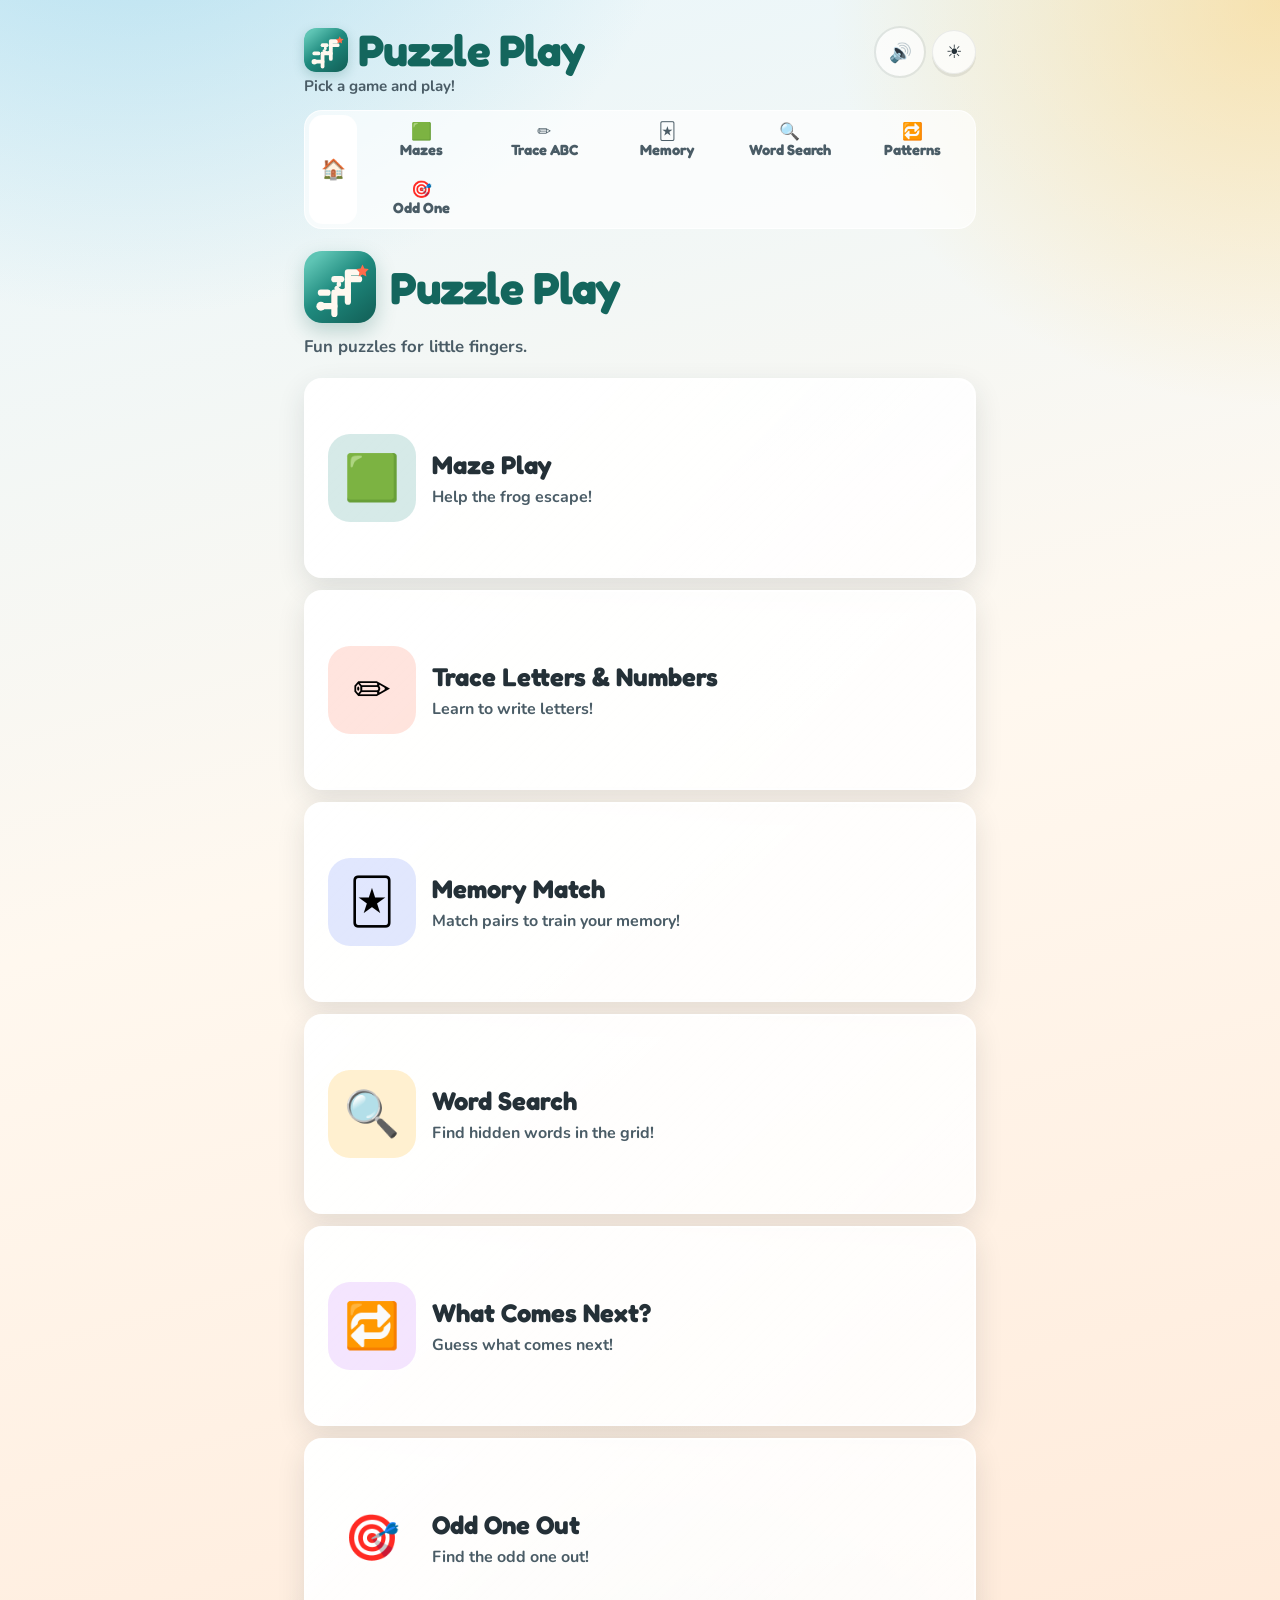
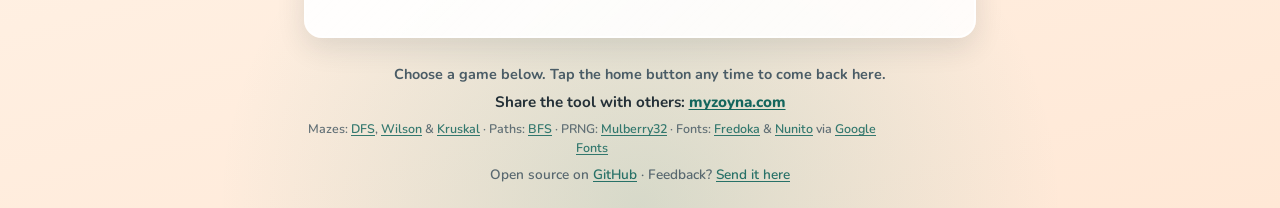
==== index.html @ 9807581d "Let Odd One Out retry wrong taps instead of scoring and skipping. Wrong picks shake and stay disable" ====
<!DOCTYPE html>
<html lang="en" data-theme="light">
  <head>
    <meta charset="UTF-8" />
    <meta name="viewport" content="width=device-width, initial-scale=1, viewport-fit=cover" />
    <meta name="description" content="Kid-friendly puzzle games: mazes, tracing, memory, and word search!" />
    <meta name="theme-color" content="#2a9d8f" />
    <meta name="apple-mobile-web-app-capable" content="yes" />
    <meta name="mobile-web-app-capable" content="yes" />
    <link rel="manifest" href="manifest.json" />
    <link rel="icon" href="assets/favicon.svg" type="image/svg+xml" />
    <link rel="icon" href="assets/favicon.ico" sizes="any" />
    <link rel="apple-touch-icon" href="assets/apple-touch-icon.png" />
    <meta property="og:title" content="Puzzle Play" />
    <meta property="og:description" content="Kid-friendly puzzle games: mazes, tracing, memory, and word search!" />
    <meta property="og:image" content="assets/icon-512.png" />
    <title>Puzzle Play: Mazes, Dots & More</title>
    <script>
      /* Set <base> before CSS/JS so /connect and /trace still load assets. */
      (function () {
        var games = { maze: 1, mazes: 1, connect: 1, dots: 1, trace: 1, memory: 1, match: 1, search: 1, words: 1, pattern: 1, odd: 1 };
        var parts = location.pathname.split("/").filter(Boolean);
        var isGhProject = /\.github\.io$/i.test(location.hostname) && parts.length >= 1;
        var base;
        if (isGhProject) {
          base = "/" + parts[0] + "/";
        } else {
          var copy = parts.slice();
          if (copy.length && games[copy[copy.length - 1]]) copy.pop();
          else if (copy.length && /\.html?$/i.test(copy[copy.length - 1])) copy.pop();
          base = copy.length ? "/" + copy.join("/") + "/" : "/";
        }
        window.__PUZZLE_BASE__ = base;
        var el = document.createElement("base");
        el.href = base;
        document.head.insertBefore(el, document.head.firstChild);
      })();
    </script>
    <link rel="preconnect" href="https://fonts.googleapis.com" />
    <link rel="preconnect" href="https://fonts.gstatic.com" crossorigin />
    <link
      href="https://fonts.googleapis.com/css2?family=Fredoka:wght@400;600;700&family=Nunito:wght@500;700;800&display=swap"
      rel="stylesheet"
    />
    <link rel="stylesheet" href="css/styles.css" />
    <link rel="stylesheet" href="css/dots.css" />
    <link rel="stylesheet" href="css/trace.css" />
    <link rel="stylesheet" href="css/memory.css?v=12" />
    <link rel="stylesheet" href="css/search.css" />
    <link rel="stylesheet" href="css/pattern.css" />
    <link rel="stylesheet" href="css/odd.css" />
    <script>
      (function () {
        try {
          var t = localStorage.getItem("maze-theme");
          if (t === "dark") document.documentElement.setAttribute("data-theme", "dark");
        } catch (e) {}
      })();
    </script>
  </head>
  <body>
    <div class="app">
      <header class="top-bar">
        <button type="button" class="brand-block" id="brand-home" aria-label="Puzzle Play home">
          <div class="brand-row">
            <img class="brand-mark" src="assets/logo-mark.svg" width="44" height="44" alt="" />
            <p id="hub-brand" class="brand">Puzzle Play</p>
          </div>
          <p id="hub-tagline" class="tagline">Pick a game and play!</p>
        </button>
        <div class="top-bar-actions">
          <p id="brand-date" class="daily-chip" hidden></p>
          <p id="dots-daily-chip" class="daily-chip" hidden></p>
          <p id="memory-daily-chip" class="daily-chip" hidden></p>
          <p id="search-daily-chip" class="daily-chip" hidden></p>
          <button type="button" id="sound-toggle" class="sound-toggle" aria-pressed="true" aria-label="Mute sound" title="Sound on">🔊</button>
          <label class="theme-swap" aria-label="Toggle light or dark theme" title="Light / dark">
            <input type="checkbox" id="theme-toggle" checked />
            <span class="theme-icon theme-icon-sun" aria-hidden="true">☀</span>
            <span class="theme-icon theme-icon-moon" aria-hidden="true">☾</span>
          </label>
        </div>
      </header>

      <nav class="game-nav" id="game-nav" aria-label="Games">
        <button type="button" class="nav-home" id="nav-home" aria-label="Home: Puzzle Play" title="Home">
          <span aria-hidden="true">🏠</span>
        </button>
        <div class="game-nav-primary" id="game-nav-primary"></div>
      </nav>

      <!-- Landing -->
      <div id="game-home" class="game-panel landing-panel">
        <section class="landing" aria-label="Choose a game">
          <div class="landing-brand">
            <img class="landing-mark" src="assets/logo-mark.svg" width="72" height="72" alt="" />
            <h1 class="landing-title">Puzzle Play</h1>
          </div>
          <p class="landing-lead">Fun puzzles for little fingers.</p>
          <div id="landing-cards" class="landing-cards"></div>
        </section>
      </div>

      <!-- Mazes -->
      <div id="game-mazes" class="game-panel" hidden>
        <main class="main">
          <section class="maze-panel" aria-label="Maze">
            <div id="maze-stage" class="maze-stage" tabindex="0"></div>
            <button type="button" id="btn-maze-undo" class="maze-undo-btn" hidden aria-label="Undo last step">↩ Undo</button>
            <p id="record-banner" class="record-banner" hidden>New Record!</p>
            <div id="maze-celebrate" class="celebrate-overlay" hidden aria-hidden="true" role="dialog" aria-label="Puzzle complete">
              <span class="celebrate-emoji" aria-hidden="true">🐸</span>
              <p class="celebrate-title">You did it!</p>
              <p class="celebrate-detail"></p>
              <div class="celebrate-actions">
                <button type="button" class="btn btn-secondary" data-celebrate-again>Play Again</button>
                <button type="button" class="btn btn-primary" data-celebrate-new>New Maze</button>
              </div>
            </div>
          </section>

          <section class="primary-actions" aria-label="Main actions">
            <button type="button" id="btn-new" class="btn btn-primary">New Maze</button>
            <button type="button" id="btn-clear" class="btn btn-secondary">Clear Path</button>
            <button type="button" id="btn-daily" class="btn btn-secondary">Daily Maze</button>
          </section>

          <section class="quick-controls" aria-label="Maze difficulty">
            <div class="control-block">
              <p class="control-label">Difficulty <span id="size-kid-label" class="size-kid-label">Getting bigger!</span></p>
              <div id="maze-diff-presets" class="diff-presets" role="group" aria-label="Maze size"></div>
            </div>
            <div class="control-block detour-block">
              <p class="control-label">Style</p>
              <div id="detour-buttons" class="detour-buttons" role="group" aria-label="Maze style">
                <button type="button" class="detour-btn" data-detour="0" aria-pressed="false">Simple</button>
                <button type="button" class="detour-btn" data-detour="1" aria-pressed="true">Lots of paths</button>
                <button type="button" class="detour-btn" data-detour="2" aria-pressed="false">Tricky dead ends</button>
                <button type="button" class="detour-btn" data-detour="3" aria-pressed="false">Very tricky</button>
                <button type="button" class="detour-btn" data-detour="4" aria-pressed="false">Confusing paths</button>
              </div>
            </div>
          </section>

          <section class="toolbar" aria-label="Controls">
            <div class="control-block size-block">
              <label for="size-range" class="control-label">
                Size
                <span id="size-value" class="size-value">8×8</span>
                <span id="difficulty-label" class="difficulty" data-level="medium">Medium</span>
              </label>
              <input
                id="size-range"
                class="size-range"
                type="range"
                min="4"
                max="20"
                value="8"
                step="1"
              />
            </div>

            <div class="btn-row">
              <button type="button" id="btn-hint" class="btn btn-ghost">Show Hint</button>
              <button type="button" id="btn-solution" class="btn btn-ghost" aria-pressed="false">
                Show Solution
              </button>
            </div>

            <div class="btn-row">
              <button type="button" id="btn-icons" class="btn btn-ghost">Icons</button>
              <button type="button" id="btn-share" class="btn btn-ghost">Share</button>
              <button type="button" id="btn-print" class="btn btn-ghost">Print</button>
            </div>

            <div class="timer-row">
              <label class="toggle">
                <input type="checkbox" id="timer-toggle" />
                <span>Show timer</span>
              </label>
              <span id="timer-display" class="timer-display" hidden>0:00</span>
              <span id="best-display" class="best-display" hidden>Best: -</span>
            </div>
          </section>


            <div class="control-block">
              <p class="control-label">Story (optional)</p>
              <div id="maze-story-themes" class="category-buttons" role="group" aria-label="Story theme"></div>
            </div>
            <div class="timer-row">
              <label class="toggle">
                <input type="checkbox" id="maze-littles-mode" />
                <span>Littles mode (longer hints)</span>
              </label>
            </div>

          <details class="parent-tips">
            <summary>For parents: how to help</summary>
            <div class="parent-tips-body">
              <p>Start with Easy (tiny maze). Let them try before showing hints.</p>
              <p>Talk about the path: “Which way should the frog go?”</p>
              <p>Drag backward to undo: let them discover this on their own.</p>
              <p>If mazes feel easy, try Style → <strong>Confusing paths</strong> (loops + tricky starts) before just making the grid bigger.</p>
              <p>Daily Maze is a nice shared ritual; print worksheets for trips.</p>
            </div>
          </details>
        </main>
      </div>

      <!-- Connect the Dots -->
      <div id="game-dots" class="game-panel" hidden>
        <main class="main">
          <section class="dots-panel" aria-label="Connect the dots puzzle">
            <p id="dots-status" class="dots-status">Tap the glowing dot to start</p>
            <div id="dots-stage" class="dots-stage"></div>
            <p id="dots-complete-banner" class="dots-complete-banner" hidden>
              <span class="dots-complete-title">Picture revealed!</span>
              <span id="dots-complete-time"></span>
              <span id="dots-complete-best" class="dots-complete-best"></span>
            </p>
            <div id="dots-celebrate" class="celebrate-overlay" hidden aria-hidden="true" role="dialog" aria-label="Puzzle complete">
              <span class="celebrate-emoji" aria-hidden="true">🎉</span>
              <p class="celebrate-title">Picture revealed!</p>
              <p class="celebrate-detail"></p>
              <div class="celebrate-actions">
                <button type="button" class="btn btn-secondary" data-celebrate-again>Play Again</button>
                <button type="button" class="btn btn-primary" data-celebrate-new>New Picture</button>
              </div>
            </div>
          </section>

          <section class="primary-actions" aria-label="Dots actions">
            <button type="button" id="dots-btn-new" class="btn btn-primary">New Picture</button>
            <button type="button" id="dots-btn-reset" class="btn btn-secondary">Start Over</button>
            <button type="button" id="dots-btn-daily" class="btn btn-secondary">Daily Puzzle</button>
          </section>

          <section class="quick-controls" aria-label="Dots options">
            <div class="control-block">
              <p class="control-label">Category</p>
              <div id="dots-categories" class="category-buttons" role="group" aria-label="Picture category"></div>
            </div>
            <div class="control-block">
              <p class="control-label">Difficulty</p>
              <div id="dots-difficulty" class="diff-buttons" role="group" aria-label="Difficulty">
                <button type="button" class="diff-btn" data-diff="easy" aria-pressed="false">Easy</button>
                <button type="button" class="diff-btn is-active" data-diff="medium" aria-pressed="true">Medium</button>
                <button type="button" class="diff-btn" data-diff="hard" aria-pressed="false">Hard</button>
              </div>
            </div>
          </section>

          <section class="toolbar" aria-label="Dots controls">
            <div class="control-block control-row">
              <label class="control-label" for="dots-label-type">Labels</label>
              <select id="dots-label-type" class="dots-select">
                <option value="numbers">Numbers (1, 2, 3…)</option>
                <option value="letters">Letters (A, B, C…)</option>
                <option value="skip">Skip counting (2, 4, 6…)</option>
              </select>
            </div>

            <div class="control-block">
              <p class="control-label">Line style</p>
              <div id="dots-line-style" class="diff-buttons" role="group" aria-label="Line style">
                <button type="button" class="diff-btn is-active" data-line="straight" aria-pressed="true">Straight</button>
                <button type="button" class="diff-btn" data-line="curved" aria-pressed="false">Curved</button>
                <button type="button" class="diff-btn" data-line="rainbow" aria-pressed="false">Rainbow</button>
              </div>
            </div>

            <div class="btn-row">
              <button type="button" id="dots-btn-hint" class="btn btn-ghost">Show Hint</button>
              <button type="button" id="dots-btn-share" class="btn btn-ghost">Share</button>
              <button type="button" id="dots-btn-print" class="btn btn-ghost">Print</button>
            </div>

            <div class="timer-row">
              <label class="toggle">
                <input type="checkbox" id="dots-timer-toggle" />
                <span>Show timer</span>
              </label>
              <label class="toggle">
                <input type="checkbox" id="dots-auto-hint" checked />
                <span>Auto-hint</span>
              </label>
              <span id="dots-timer-display" class="timer-display" hidden>0:00</span>
              <span id="dots-best-display" class="best-display" hidden>Best: -</span>
            </div>
          </section>

          <details class="parent-tips">
            <summary>For parents: how to help</summary>
            <div class="parent-tips-body">
              <p>Easy mode has bigger dots for little fingers.</p>
              <p>Use Numbers for counting practice, Letters for ABC practice, Skip Counting for math.</p>
              <p>Auto-hint gently pulses the next dot if they get stuck: leave it on for younger kids.</p>
              <p>The picture stays hidden until the last connection. That’s the big reveal!</p>
            </div>
          </details>
        </main>
      </div>

      <!-- Trace -->
      <div id="game-trace" class="game-panel" hidden>
        <main class="main">
          <section class="trace-panel" aria-label="Trace letters and numbers">
            <p id="trace-daily-chip" class="trace-daily-chip" hidden>Daily glyph</p>
            <div id="trace-stage" class="trace-stage"></div>
            <p id="trace-coach" class="trace-coach" aria-live="polite"></p>
            <p id="trace-word-progress" class="trace-word-progress" hidden aria-live="polite"></p>
            <p id="trace-status" class="trace-status">Pick a letter to trace</p>
            <p id="trace-progress" class="trace-progress" aria-live="polite"></p>
            <p id="trace-complete-banner" class="trace-complete-banner" hidden>Great tracing!</p>
            <div id="trace-celebrate" class="celebrate-overlay" hidden aria-hidden="true" role="dialog" aria-label="Tracing complete">
              <span class="celebrate-emoji" aria-hidden="true">✏️</span>
              <p class="celebrate-title">Great tracing!</p>
              <p class="celebrate-detail"></p>
              <div class="celebrate-actions">
                <button type="button" class="btn btn-secondary" data-celebrate-again>Try Again</button>
                <button type="button" class="btn btn-primary" data-celebrate-new>Next Letter</button>
              </div>
            </div>

            <details class="trace-parent-tips" id="trace-parent-tips">
              <summary>For parents: how to help</summary>
              <div class="trace-parent-tips-body">
                <p class="trace-parent-glyph-label" id="trace-parent-glyph-label"></p>
                <ol class="trace-parent-steps" id="trace-parent-steps"></ol>
                <p class="trace-parent-coach" id="trace-parent-coach"></p>
                <p class="trace-parent-encourage" id="trace-parent-encourage"></p>
                <p class="trace-parent-credit">
                  Stroke ideas follow common manuscript teaching (pull down, slide right, circle)
                  used in programs like Zaner-Bloser, written here in plain language for little kids.
                </p>
              </div>
            </details>
          </section>

          <section class="primary-actions" aria-label="Trace actions">
            <button type="button" id="trace-btn-new" class="btn btn-primary">Random</button>
            <button type="button" id="trace-btn-reset" class="btn btn-secondary">Start Over</button>
            <button type="button" id="trace-btn-daily" class="btn btn-secondary">Daily Glyph</button>
          </section>

          <section class="quick-controls" aria-label="Trace options">
            <div class="control-block">
              <p class="control-label">Type</p>
              <div id="trace-kind" class="diff-buttons" role="group" aria-label="Letters, numbers, or words">
                <button type="button" class="diff-btn is-active" data-kind="letter" aria-pressed="true">Letters</button>
                <button type="button" class="diff-btn" data-kind="number" aria-pressed="false">Numbers</button>
                <button type="button" class="diff-btn" data-kind="word" aria-pressed="false">Words</button>
              </div>
            </div>
            <div class="control-block" id="trace-case-block">
              <p class="control-label">Case</p>
              <div id="trace-case" class="diff-buttons" role="group" aria-label="Uppercase or lowercase">
                <button type="button" class="diff-btn is-active" data-case="upper" aria-pressed="true">ABC</button>
                <button type="button" class="diff-btn" data-case="lower" aria-pressed="false">abc</button>
              </div>
            </div>
            <div class="control-block">
              <p class="control-label">Guides</p>
              <div id="trace-difficulty" class="diff-buttons" role="group" aria-label="Guide difficulty">
                <button type="button" class="diff-btn is-active" data-diff="easy" aria-pressed="true">Easy</button>
                <button type="button" class="diff-btn" data-diff="medium" aria-pressed="false">Medium</button>
                <button type="button" class="diff-btn" data-diff="hard" aria-pressed="false">Hard</button>
              </div>
            </div>
            <div class="trace-stepper" role="group" aria-label="Previous or next letter">
              <button type="button" id="trace-btn-prev" class="btn btn-secondary">← Previous</button>
              <button type="button" id="trace-btn-next" class="btn btn-primary">Next →</button>
            </div>
          </section>

          <section class="toolbar" aria-label="Trace controls">
            <div class="control-block">
              <button type="button" id="trace-picker-toggle" class="btn btn-ghost btn-block" aria-expanded="false">
                Pick a letter
              </button>
              <div id="trace-picker" class="trace-picker is-collapsed" role="group" aria-label="Glyph picker" hidden></div>
            </div>

            <div class="control-block trace-options">
              <label class="toggle">
                <input type="checkbox" id="trace-show-arrows" checked />
                <span>Arrows</span>
              </label>
              <label class="toggle">
                <input type="checkbox" id="trace-show-numbers" checked />
                <span>Stroke numbers</span>
              </label>
              <label class="toggle">
                <input type="checkbox" id="trace-show-lines" checked />
                <span>Handwriting lines</span>
              </label>
            </div>

            <div class="btn-row">
              <button type="button" id="trace-btn-share" class="btn btn-ghost">Share</button>
              <button type="button" id="trace-btn-print" class="btn btn-ghost">Print</button>
            </div>
          </section>
        </main>
      </div>

      <!-- Memory Match -->
      <div id="game-memory" class="game-panel" hidden>
        <main class="main">
          <section class="memory-panel" aria-label="Memory match">
            <p id="memory-status" class="memory-status">Tap a green card to flip it!</p>
            <div class="memory-stats" aria-live="polite">
              <span id="memory-flips">Flips: 0</span>
              <span id="memory-timer-display" class="timer-display" hidden>0:00</span>
              <span id="memory-best-display" class="best-display">Best: -</span>
            </div>
            <div id="memory-stage" class="memory-stage"></div>
            <p id="memory-float" class="memory-float" hidden>Nice!</p>
            <p id="memory-live" class="memory-live" aria-live="assertive"></p>
            <div id="memory-celebrate" class="celebrate-overlay" hidden aria-hidden="true" role="dialog" aria-label="Puzzle complete">
              <span class="celebrate-emoji" aria-hidden="true">🃏</span>
              <p class="celebrate-title">You found them all!</p>
              <p class="celebrate-detail"></p>
              <div class="celebrate-actions">
                <button type="button" class="btn btn-secondary" data-celebrate-again>Play Again</button>
                <button type="button" class="btn btn-primary" data-celebrate-new>New Game</button>
              </div>
            </div>
          </section>

          <section class="primary-actions" aria-label="Memory actions">
            <button type="button" id="memory-btn-new" class="btn btn-primary">New Game</button>
            <button type="button" id="memory-btn-reset" class="btn btn-secondary">Restart</button>
            <button type="button" id="memory-btn-daily" class="btn btn-secondary">Daily Match</button>
          </section>

          <section class="quick-controls" aria-label="Memory options">
            <div class="control-block">
              <p class="control-label">Theme</p>
              <div id="memory-categories" class="category-buttons" role="group" aria-label="Card theme"></div>
            </div>
            <div class="control-block">
              <p class="control-label">Difficulty</p>
              <div id="memory-difficulty" class="diff-buttons" role="group" aria-label="Difficulty" style="grid-template-columns: repeat(4, minmax(0, 1fr));">
                <button type="button" class="diff-btn" data-diff="easy" aria-pressed="false">Easy</button>
                <button type="button" class="diff-btn is-active" data-diff="medium" aria-pressed="true">Medium</button>
                <button type="button" class="diff-btn" data-diff="hard" aria-pressed="false">Hard</button>
                <button type="button" class="diff-btn" data-diff="expert" aria-pressed="false">Expert</button>
              </div>
            </div>
          </section>

          <section class="toolbar" aria-label="Memory controls">
            <div class="btn-row">
              <button type="button" id="memory-btn-share" class="btn btn-ghost">Share</button>
              <button type="button" id="memory-btn-print" class="btn btn-ghost">Print</button>
            </div>
            <div class="timer-row">
              <label class="toggle">
                <input type="checkbox" id="memory-peek-toggle" />
                <span>Peek at start (littles)</span>
              </label>
              <label class="toggle">
                <input type="checkbox" id="memory-timer-toggle" />
                <span>Show timer</span>
              </label>
            </div>
          </section>

          <details class="parent-tips">
            <summary>For parents: how to help</summary>
            <div class="parent-tips-body">
              <p>Start with Easy (2×2, just 4 cards). Perfect for ages 2–3.</p>
              <p>Animals and Colors themes work best for little ones who can’t read yet.</p>
              <p>Let them take their time: memory improves with repetition, not speed.</p>
              <p>The star rating is always encouraging: everyone gets at least one star.</p>
              <p>Daily Match is a nice 2-minute morning routine.</p>
            </div>
          </details>
        </main>
      </div>

      <!-- Word Search -->
      <div id="game-search" class="game-panel" hidden>
        <main class="main">
          <section class="search-panel" aria-label="Word search puzzle">
            <p id="search-status" class="search-status">Find the hidden words</p>
            <div id="search-preview" class="search-preview" aria-label="Words to find"></div>
            <div id="search-stage" class="search-stage"></div>
            <div id="search-word-list" hidden></div>
            <p id="search-found-toast" class="search-found-toast" hidden></p>
            <div id="search-celebrate" class="celebrate-overlay" hidden aria-hidden="true" role="dialog" aria-label="Puzzle complete">
              <span class="celebrate-emoji" aria-hidden="true">🔍</span>
              <p class="celebrate-title">You found them all!</p>
              <p class="celebrate-detail"></p>
              <div class="celebrate-actions">
                <button type="button" class="btn btn-secondary" data-celebrate-again>Play Again</button>
                <button type="button" class="btn btn-primary" data-celebrate-new>New Puzzle</button>
              </div>
            </div>
          </section>

          <section class="primary-actions" aria-label="Word search actions">
            <button type="button" id="search-btn-new" class="btn btn-primary">New Puzzle</button>
            <button type="button" id="search-btn-reset" class="btn btn-secondary">Restart</button>
            <button type="button" id="search-btn-daily" class="btn btn-secondary">Daily Puzzle</button>
          </section>

          <section class="quick-controls" aria-label="Word search options">
            <div class="control-block">
              <p class="control-label">Category</p>
              <div id="search-categories" class="category-buttons" role="group" aria-label="Word category"></div>
            </div>
            <div class="control-block">
              <p class="control-label">Difficulty</p>
              <div id="search-difficulty" class="diff-buttons" role="group" aria-label="Difficulty">
                <button type="button" class="diff-btn is-active" data-diff="easy" aria-pressed="true">Easy</button>
                <button type="button" class="diff-btn" data-diff="medium" aria-pressed="false">Medium</button>
                <button type="button" class="diff-btn" data-diff="hard" aria-pressed="false">Hard</button>
              </div>
            </div>
          </section>

          <section class="toolbar" aria-label="Word search controls">
            <div class="btn-row">
              <button type="button" id="search-btn-show" class="btn btn-ghost" aria-pressed="false">Show All</button>
              <button type="button" id="search-btn-share" class="btn btn-ghost">Share</button>
              <button type="button" id="search-btn-print" class="btn btn-ghost">Print</button>
            </div>
            <div class="timer-row">
              <label class="toggle">
                <input type="checkbox" id="search-pictures-toggle" checked />
                <span>Picture clues</span>
              </label>
              <label class="toggle">
                <input type="checkbox" id="search-timer-toggle" />
                <span>Show timer</span>
              </label>
              <span id="search-timer-display" class="timer-display" hidden>0:00</span>
            </div>
          </section>
        </main>
      </div>


      <!-- What Comes Next (Patterns) -->
      <div id="game-pattern" class="game-panel" hidden>
        <main class="main">
          <section class="pattern-panel" aria-label="Pattern puzzle">
            <p id="pattern-status" class="pattern-status">What comes next?</p>
            <p id="pattern-score" class="pattern-score">Round 1 of 5</p>
            <div id="pattern-stage" class="pattern-stage"></div>
            <div id="pattern-choices" class="pattern-choices" role="group" aria-label="Answer choices"></div>
            <div id="pattern-celebrate" class="celebrate-overlay" hidden aria-hidden="true" role="dialog" aria-label="Patterns complete">
              <span class="celebrate-emoji" aria-hidden="true">🔁</span>
              <p class="celebrate-title">Pattern pro!</p>
              <p class="celebrate-detail"></p>
              <div class="celebrate-actions">
                <button type="button" class="btn btn-secondary" data-celebrate-again>Play Again</button>
                <button type="button" class="btn btn-primary" data-celebrate-new>New Patterns</button>
              </div>
            </div>
          </section>
          <section class="primary-actions" aria-label="Pattern actions">
            <button type="button" id="pattern-btn-new" class="btn btn-primary">New Game</button>
            <button type="button" id="pattern-btn-reset" class="btn btn-secondary">Restart</button>
          </section>
          <section class="quick-controls" aria-label="Pattern options">
            <div class="control-block">
              <p class="control-label">Difficulty</p>
              <div id="pattern-difficulty" class="diff-buttons" role="group" aria-label="Difficulty">
                <button type="button" class="diff-btn is-active" data-diff="easy" aria-pressed="true">Easy</button>
                <button type="button" class="diff-btn" data-diff="medium" aria-pressed="false">Medium</button>
                <button type="button" class="diff-btn" data-diff="hard" aria-pressed="false">Hard</button>
              </div>
            </div>
          </section>
        </main>
      </div>

      <!-- Odd One Out -->
      <div id="game-odd" class="game-panel" hidden>
        <main class="main">
          <section class="odd-panel" aria-label="Odd one out puzzle">
            <p id="odd-status" class="odd-status">Tap the one that does not belong</p>
            <p id="odd-score" class="odd-score">Puzzle 1 of 5</p>
            <div id="odd-stage" class="odd-stage" role="group" aria-label="Odd one out choices"></div>
            <div id="odd-celebrate" class="celebrate-overlay" hidden aria-hidden="true" role="dialog" aria-label="Odd one out complete">
              <span class="celebrate-emoji" aria-hidden="true">🎯</span>
              <p class="celebrate-title">Sharp eyes!</p>
              <p class="celebrate-detail"></p>
              <div class="celebrate-actions">
                <button type="button" class="btn btn-secondary" data-celebrate-again>Play Again</button>
                <button type="button" class="btn btn-primary" data-celebrate-new>New Game</button>
              </div>
            </div>
          </section>
          <section class="primary-actions" aria-label="Odd one out actions">
            <button type="button" id="odd-btn-new" class="btn btn-primary">New Game</button>
            <button type="button" id="odd-btn-reset" class="btn btn-secondary">Restart</button>
          </section>
          <section class="quick-controls" aria-label="Odd one out options">
            <div class="control-block">
              <p class="control-label">Difficulty</p>
              <div id="odd-difficulty" class="diff-buttons" role="group" aria-label="Difficulty">
                <button type="button" class="diff-btn is-active" data-diff="easy" aria-pressed="true">Easy</button>
                <button type="button" class="diff-btn" data-diff="medium" aria-pressed="false">Medium</button>
                <button type="button" class="diff-btn" data-diff="hard" aria-pressed="false">Hard</button>
              </div>
            </div>
          </section>
        </main>
      </div>

      <footer class="footer">
        <p class="footer-howto" id="footer-howto">Choose a game above. Tap the home button any time to come back here.</p>
        <p class="footer-share">
          Share the tool with others:
          <a
            id="share-shortlink"
            href="https://myzoyna.com/"
            data-share-url="https://myzoyna.com/"
            >myzoyna.com</a
          >
        </p>
        <p class="footer-credits">
          Mazes:
          <a href="https://en.wikipedia.org/wiki/Maze_generation_algorithm#Recursive_backtracker" target="_blank" rel="noopener noreferrer">DFS</a>,
          <a href="https://en.wikipedia.org/wiki/Maze_generation_algorithm#Wilson's_algorithm" target="_blank" rel="noopener noreferrer">Wilson</a>
          &amp;
          <a href="https://en.wikipedia.org/wiki/Kruskal's_algorithm" target="_blank" rel="noopener noreferrer">Kruskal</a>
          · Paths:
          <a href="https://en.wikipedia.org/wiki/Breadth-first_search" target="_blank" rel="noopener noreferrer">BFS</a>
          · PRNG:
          <a href="https://en.wikipedia.org/wiki/Mulberry32" target="_blank" rel="noopener noreferrer">Mulberry32</a>
          · Fonts:
          <a href="https://fonts.google.com/specimen/Fredoka" target="_blank" rel="noopener noreferrer">Fredoka</a>
          &amp;
          <a href="https://fonts.google.com/specimen/Nunito" target="_blank" rel="noopener noreferrer">Nunito</a>
          via
          <a href="https://fonts.google.com/" target="_blank" rel="noopener noreferrer">Google Fonts</a>
        </p>
        <p class="footer-meta">
          Open source on
          <a href="https://github.com/meetashok/maze" target="_blank" rel="noopener noreferrer">GitHub</a>
          · Feedback?
          <a href="mailto:ashok.iitb@gmail.com?subject=Maze%20Play%20feedback">Send it here</a>
        </p>
      </footer>
    </div>

    <!-- Icon picker -->
    <div id="icon-modal" class="modal" hidden aria-hidden="true" role="dialog" aria-labelledby="icon-modal-title">
      <div class="modal-card">
        <header class="modal-header">
          <h2 id="icon-modal-title">Pick icons</h2>
          <button type="button" id="icon-modal-close" class="btn btn-icon" aria-label="Close">×</button>
        </header>
        <div id="icon-grid" class="icon-grid"></div>
      </div>
    </div>

    <!-- Print options -->
    <div id="print-modal" class="modal" hidden aria-hidden="true" role="dialog" aria-labelledby="print-modal-title">
      <div class="modal-card modal-card-wide">
        <header class="modal-header">
          <h2 id="print-modal-title">Print maze</h2>
          <button type="button" id="print-modal-close" class="btn btn-icon" aria-label="Close">×</button>
        </header>

        <div class="print-mode-tabs" role="tablist" aria-label="Print mode">
          <button type="button" class="print-mode-tab is-active" data-print-mode="quick" role="tab" aria-selected="true">
            Quick
          </button>
          <button type="button" class="print-mode-tab" data-print-mode="bulk" role="tab" aria-selected="false">
            Bulk
          </button>
        </div>

        <fieldset class="print-fieldset">
          <legend>Solution</legend>
          <label class="radio">
            <input type="radio" name="print-solution" value="no" checked />
            Without solution
          </label>
          <label class="radio">
            <input type="radio" name="print-solution" value="yes" />
            With solution
          </label>
        </fieldset>

        <div id="print-panel-quick" class="print-panel">
          <fieldset class="print-fieldset">
            <legend>Layout</legend>
            <label class="radio">
              <input type="radio" name="print-layout" value="single" checked />
              One large maze
            </label>
            <label class="radio">
              <input type="radio" name="print-layout" value="4" />
              Worksheet: 4 mazes (2×2)
            </label>
            <label class="radio">
              <input type="radio" name="print-layout" value="6" />
              Worksheet: 6 mazes (2×3)
            </label>
          </fieldset>
        </div>


          <div class="control-block" style="margin-top:10px">
            <p class="control-label">Difficulty packs (optional)</p>
            <div id="print-pack-presets" class="diff-buttons" role="group" aria-label="Print difficulty packs">
              <button type="button" class="diff-btn" data-pack="easy">Easy pack</button>
              <button type="button" class="diff-btn" data-pack="medium">Medium pack</button>
              <button type="button" class="diff-btn" data-pack="hard">Hard pack</button>
            </div>
            <p class="print-bulk-help">Fills Bulk with 5 mazes at that size, then switch to Bulk to print.</p>
          </div>

        <div id="print-panel-bulk" class="print-panel" hidden>
          <p class="print-bulk-help">Add grid sizes and how many of each. Every maze prints on its own page.</p>
          <div id="bulk-rows" class="bulk-rows" aria-live="polite"></div>
          <button type="button" id="bulk-add-row" class="btn btn-secondary btn-block">Add grid size</button>
          <p id="bulk-total" class="bulk-total">Total pages: 1</p>
        </div>

        <button type="button" id="print-go" class="btn btn-primary btn-block">Print</button>
      </div>
    </div>

    <!-- Dots print options -->
    <div id="dots-print-modal" class="modal" hidden aria-hidden="true" role="dialog" aria-labelledby="dots-print-modal-title">
      <div class="modal-card modal-card-wide">
        <header class="modal-header">
          <h2 id="dots-print-modal-title">Print connect-the-dots</h2>
          <button type="button" id="dots-print-modal-close" class="btn btn-icon" aria-label="Close">×</button>
        </header>

        <fieldset class="print-fieldset">
          <legend>Layout</legend>
          <label class="radio">
            <input type="radio" name="dots-print-layout" value="single" checked />
            One puzzle (big dots)
          </label>
          <label class="radio">
            <input type="radio" name="dots-print-layout" value="worksheet4" />
            Worksheet: 4 puzzles (2×2)
          </label>
          <label class="radio">
            <input type="radio" name="dots-print-layout" value="worksheet6" />
            Worksheet: 6 puzzles (2×3)
          </label>
        </fieldset>

        <fieldset class="print-fieldset">
          <legend>Content</legend>
          <label class="radio">
            <input type="radio" name="dots-print-solution" value="no" checked />
            Dots only (worksheet)
          </label>
          <label class="radio">
            <input type="radio" name="dots-print-solution" value="yes" />
            With solution lines
          </label>
          <label class="toggle print-coloring-toggle">
            <input type="checkbox" id="dots-print-coloring" />
            <span>Coloring page (outline only, after completing on screen)</span>
          </label>
        </fieldset>

        <button type="button" id="dots-print-go" class="btn btn-primary btn-block">Print</button>
      </div>
    </div>

    <!-- Trace print options -->
    <div id="trace-print-modal" class="modal" hidden aria-hidden="true" role="dialog" aria-labelledby="trace-print-modal-title">
      <div class="modal-card modal-card-wide">
        <header class="modal-header">
          <h2 id="trace-print-modal-title">Print trace worksheets</h2>
          <button type="button" id="trace-print-modal-close" class="btn btn-icon" aria-label="Close">×</button>
        </header>

        <fieldset class="print-fieldset">
          <legend>Layout</legend>
          <label class="radio">
            <input type="radio" name="trace-print-layout" value="single" checked />
            One large glyph
          </label>
          <label class="radio">
            <input type="radio" name="trace-print-layout" value="worksheet4" />
            Worksheet: 4 glyphs
          </label>
          <label class="radio">
            <input type="radio" name="trace-print-layout" value="worksheet6" />
            Worksheet: 6 glyphs
          </label>
          <label class="radio">
            <input type="radio" name="trace-print-layout" value="pack-letters" />
            Letter pack A–Z (4 per page)
          </label>
          <label class="radio">
            <input type="radio" name="trace-print-layout" value="pack-numbers" />
            Number pack 0–9
          </label>
        </fieldset>

        <button type="button" id="trace-print-go" class="btn btn-primary btn-block">Print</button>
      </div>
    </div>

    <!-- Memory print -->
    <div id="memory-print-modal" class="modal" hidden aria-hidden="true" role="dialog" aria-labelledby="memory-print-modal-title">
      <div class="modal-card">
        <header class="modal-header">
          <h2 id="memory-print-modal-title">Print memory cards</h2>
          <button type="button" id="memory-print-modal-close" class="btn btn-icon" aria-label="Close">×</button>
        </header>
        <p class="print-bulk-help">Prints a numbered card grid plus an emoji answer key you can cut out.</p>
        <button type="button" id="memory-print-go" class="btn btn-primary btn-block">Print</button>
      </div>
    </div>

    <!-- Word search print -->
    <div id="search-print-modal" class="modal" hidden aria-hidden="true" role="dialog" aria-labelledby="search-print-modal-title">
      <div class="modal-card modal-card-wide">
        <header class="modal-header">
          <h2 id="search-print-modal-title">Print word search</h2>
          <button type="button" id="search-print-modal-close" class="btn btn-icon" aria-label="Close">×</button>
        </header>
        <fieldset class="print-fieldset">
          <legend>Layout</legend>
          <label class="radio">
            <input type="radio" name="search-print-layout" value="single" checked />
            One puzzle
          </label>
          <label class="radio">
            <input type="radio" name="search-print-layout" value="batch2" />
            Worksheet: 2 puzzles
          </label>
        </fieldset>
        <fieldset class="print-fieldset">
          <legend>Answer key</legend>
          <label class="radio">
            <input type="radio" name="search-print-solution" value="no" checked />
            Puzzle only
          </label>
          <label class="radio">
            <input type="radio" name="search-print-solution" value="yes" />
            Include answer key page
          </label>
        </fieldset>
        <button type="button" id="search-print-go" class="btn btn-primary btn-block">Print</button>
      </div>
    </div>

    <div id="toast" class="toast" hidden role="status"></div>

    <!-- Print-only sheet -->
    <div id="print-sheet" class="print-sheet" hidden></div>

    <script type="module" src="js/hub.js"></script>
    <script>
      if ("serviceWorker" in navigator) {
        window.addEventListener("load", function () {
          navigator.serviceWorker.register("sw.js").then(function (reg) {
            reg.update();
          }).catch(function () {});
        });
      }
    </script>
    <script
      data-goatcounter="https://maze.goatcounter.com/count"
      async
      src="//gc.zgo.at/count.js"
    ></script>
  </body>
</html>
---- css/styles.css ----
/* Maze Play — bright, kid-friendly, mobile-first */

:root {
  color-scheme: light;
  --teal: #1f8a7e;
  --teal-deep: #14665d;
  --coral: #ff6b4a;
  --coral-deep: #e85130;
  --sun: #ffc857;
  --sky: #7ec8e3;
  --cream: #fff8ef;
  --ink: #243037;
  --ink-soft: #4a5c66;
  --wall: #1f8a7e;
  --path: #ff6b4a;
  --hint: #f4a261;
  --solution: #5c7cfa;
  --floor: #ffffff;
  --panel: rgba(255, 255, 255, 0.65);
  --panel-border: rgba(255, 255, 255, 0.8);
  --btn-secondary-bg: #fff;
  --btn-ghost-bg: rgba(255, 255, 255, 0.72);
  --btn-ghost-border: rgba(36, 48, 55, 0.08);
  --modal-bg: #fff;
  --emoji-btn-bg: #f4f7f8;
  --shadow: 0 10px 28px rgba(36, 48, 55, 0.12);
  --radius: 18px;
  --radius-sm: 12px;
  --font-display: "Fredoka", "Nunito", system-ui, sans-serif;
  --font-body: "Nunito", "Fredoka", system-ui, sans-serif;
  --touch: 48px;
  --pad: clamp(12px, 3vw, 24px);
  --page-bg:
    radial-gradient(ellipse 80% 50% at 10% -10%, rgba(126, 200, 227, 0.55), transparent 55%),
    radial-gradient(ellipse 70% 45% at 100% 0%, rgba(255, 200, 87, 0.45), transparent 50%),
    radial-gradient(ellipse 60% 40% at 50% 100%, rgba(31, 138, 126, 0.18), transparent 55%),
    linear-gradient(165deg, #e8f6fb 0%, var(--cream) 45%, #ffe8d6 100%);
}

/* Higher specificity than :root so dark vars always win on desktop & mobile */
html[data-theme="dark"] {
  color-scheme: dark;
  --teal: #3ecfbe;
  --teal-deep: #7ee0d4;
  --coral: #ff7d5e;
  --coral-deep: #ff9a82;
  --sun: #ffd36a;
  --sky: #5aa8c4;
  --cream: #142028;
  --ink: #eef4f6;
  --ink-soft: #a8b8c0;
  --wall: #3ecfbe;
  --path: #ff7d5e;
  --hint: #f4a261;
  --solution: #8aa0ff;
  --floor: #1a2830;
  --panel: rgba(20, 32, 40, 0.78);
  --panel-border: rgba(255, 255, 255, 0.08);
  --btn-secondary-bg: #1a2830;
  --btn-ghost-bg: rgba(26, 40, 48, 0.85);
  --btn-ghost-border: rgba(255, 255, 255, 0.1);
  --modal-bg: #1a2830;
  --emoji-btn-bg: #243038;
  --shadow: 0 10px 28px rgba(0, 0, 0, 0.35);
  --page-bg:
    radial-gradient(ellipse 90% 55% at 50% -15%, rgba(62, 207, 190, 0.16), transparent 55%),
    radial-gradient(ellipse 55% 40% at 100% 10%, rgba(255, 125, 94, 0.12), transparent 50%),
    radial-gradient(ellipse 50% 35% at 0% 80%, rgba(255, 211, 106, 0.08), transparent 50%),
    linear-gradient(180deg, #0a1218 0%, #142028 45%, #1a2830 100%);
}

*,
*::before,
*::after {
  box-sizing: border-box;
}

html {
  margin: 0;
  min-height: 100%;
  background-color: #e8f6fb;
  background-image: var(--page-bg);
  background-attachment: scroll;
}

html[data-theme="dark"] {
  background-color: #0a1218;
}

body {
  margin: 0;
  min-height: 100%;
  min-height: 100dvh;
  font-family: var(--font-body);
  color: var(--ink);
  background: transparent;
  -webkit-tap-highlight-color: transparent;
}

button,
input {
  font: inherit;
}

.app {
  max-width: 720px;
  margin: 0 auto;
  padding: var(--pad);
  padding-bottom: calc(var(--pad) + env(safe-area-inset-bottom, 0));
  min-height: 100dvh;
  display: flex;
  flex-direction: column;
  gap: 14px;
}

/* Brand */
.top-bar {
  display: flex;
  align-items: flex-start;
  justify-content: space-between;
  gap: 12px;
}

.top-bar-actions {
  display: flex;
  align-items: center;
  gap: 8px;
  flex-shrink: 0;
}

.brand-block {
  display: block;
  margin: 0;
  padding: 0;
  border: none;
  background: transparent;
  text-align: left;
  cursor: pointer;
  color: inherit;
  font: inherit;
  touch-action: manipulation;
  -webkit-tap-highlight-color: transparent;
}

.brand-block:focus-visible {
  outline: 3px solid rgba(31, 138, 126, 0.45);
  outline-offset: 4px;
  border-radius: 12px;
}

.brand-row {
  display: flex;
  align-items: center;
  gap: 10px;
}

.brand-mark {
  width: 44px;
  height: 44px;
  flex-shrink: 0;
  border-radius: 12px;
  box-shadow: 0 4px 12px rgba(20, 102, 93, 0.22);
}

.brand {
  margin: 0;
  font-family: var(--font-display);
  font-weight: 700;
  font-size: clamp(2rem, 8vw, 2.75rem);
  letter-spacing: -0.02em;
  line-height: 1;
  color: var(--teal-deep);
  text-shadow: 0 2px 0 rgba(255, 255, 255, 0.15);
}

[data-theme="dark"] .brand {
  text-shadow: none;
}

.tagline {
  margin: 4px 0 0;
  font-size: 0.95rem;
  font-weight: 700;
  color: var(--ink-soft);
}

.daily-chip {
  margin: 0;
  padding: 8px 12px;
  border-radius: 999px;
  background: var(--sun);
  color: #243037;
  font-weight: 800;
  font-size: 0.8rem;
  white-space: nowrap;
  box-shadow: 0 3px 0 rgba(0, 0, 0, 0.08);
}

.theme-swap {
  position: relative;
  display: inline-grid;
  place-items: center;
  width: 44px;
  height: 44px;
  border-radius: 999px;
  border: 1px solid var(--btn-ghost-border);
  background: var(--btn-ghost-bg);
  cursor: pointer;
  box-shadow: 0 3px 0 rgba(0, 0, 0, 0.08);
  user-select: none;
  flex-shrink: 0;
  z-index: 2;
}

.theme-swap input {
  position: absolute;
  inset: 0;
  opacity: 0;
  cursor: pointer;
  margin: 0;
  width: 100%;
  height: 100%;
  z-index: 1;
}

.theme-icon {
  font-size: 1.15rem;
  line-height: 1;
  grid-area: 1 / 1;
  pointer-events: none;
  transition: opacity 0.15s ease, transform 0.15s ease;
}

/* checked = light: show sun; unchecked = dark: show moon */
.theme-swap input:checked ~ .theme-icon-sun {
  opacity: 1;
  transform: rotate(0deg) scale(1);
}

.theme-swap input:checked ~ .theme-icon-moon {
  opacity: 0;
  transform: rotate(-45deg) scale(0.6);
}

.theme-swap input:not(:checked) ~ .theme-icon-sun {
  opacity: 0;
  transform: rotate(45deg) scale(0.6);
}

.theme-swap input:not(:checked) ~ .theme-icon-moon {
  opacity: 1;
  transform: rotate(0deg) scale(1);
}

.main {
  display: flex;
  flex-direction: column;
  gap: 14px;
  flex: 1;
}

/* —— Game hub nav (home + game buttons) —— */
.game-nav {
  position: relative;
  display: flex;
  align-items: stretch;
  gap: 6px;
  padding: 4px;
  border-radius: var(--radius);
  background: var(--panel);
  border: 1px solid var(--panel-border);
}

.nav-home {
  flex: 0 0 auto;
  width: var(--touch);
  min-height: var(--touch);
  padding: 0;
  border: none;
  border-radius: calc(var(--radius) - 4px);
  background: transparent;
  font-size: 1.25rem;
  cursor: pointer;
  display: grid;
  place-items: center;
  touch-action: manipulation;
}

.nav-home.is-active,
.nav-home:hover {
  background: var(--floor);
}

.game-nav-primary {
  flex: 1 1 auto;
  display: grid;
  grid-template-columns: repeat(5, minmax(0, 1fr));
  gap: 6px;
  min-width: 0;
}

@media (max-width: 520px) {
  .game-nav-primary {
    grid-template-columns: repeat(3, minmax(0, 1fr));
  }
}

.game-nav-btn {
  min-height: var(--touch);
  padding: 8px 6px;
  border: none;
  border-radius: calc(var(--radius) - 4px);
  background: transparent;
  color: var(--ink-soft);
  font-family: var(--font-display);
  font-size: clamp(0.72rem, 2.6vw, 0.92rem);
  font-weight: 700;
  line-height: 1.15;
  cursor: pointer;
  transition: background 0.15s, color 0.15s, box-shadow 0.15s;
  display: flex;
  flex-direction: column;
  align-items: center;
  justify-content: center;
  gap: 2px;
  touch-action: manipulation;
}

.game-nav-emoji {
  font-size: 1.05rem;
  line-height: 1;
}

.game-nav-label {
  display: block;
}

.game-nav-btn.is-active,
.game-nav-btn[aria-pressed="true"] {
  background: var(--floor);
  color: var(--teal-deep);
  box-shadow: 0 2px 8px rgba(36, 48, 55, 0.1);
}

[data-theme="dark"] .game-nav-btn.is-active {
  color: #7fd9cc;
}

.sound-toggle {
  width: var(--touch);
  min-height: var(--touch);
  border: none;
  border-radius: 999px;
  background: var(--btn-ghost-bg);
  outline: 2px solid var(--btn-ghost-border);
  font-size: 1.15rem;
  cursor: pointer;
  touch-action: manipulation;
}

.game-panel[hidden] {
  display: none !important;
}

.game-panel {
  display: flex;
  flex-direction: column;
  flex: 1;
  gap: 14px;
}

/* —— Landing —— */
.landing-panel {
  gap: 18px;
}

.landing {
  display: flex;
  flex-direction: column;
  gap: 12px;
  padding: 8px 0 4px;
}

.landing-brand {
  display: flex;
  align-items: center;
  gap: 14px;
}

.landing-mark {
  width: clamp(56px, 14vw, 72px);
  height: clamp(56px, 14vw, 72px);
  flex-shrink: 0;
  border-radius: 18px;
  box-shadow: 0 8px 20px rgba(20, 102, 93, 0.25);
}

.landing-title {
  margin: 0;
  font-family: var(--font-display);
  font-size: clamp(2rem, 8vw, 2.8rem);
  font-weight: 700;
  color: var(--teal-deep);
  letter-spacing: -0.02em;
}

.landing-lead {
  margin: 0;
  font-size: 1.05rem;
  font-weight: 700;
  color: var(--ink-soft);
}

.landing-cards {
  display: flex;
  flex-direction: column;
  gap: 12px;
  margin-top: 8px;
}

.landing-card {
  display: flex;
  align-items: center;
  gap: 16px;
  min-height: 200px;
  width: 100%;
  padding: 20px 22px;
  border: none;
  border-radius: var(--radius);
  background:
    linear-gradient(135deg, rgba(255, 255, 255, 0.9), rgba(255, 255, 255, 0.55)),
    var(--panel);
  border: 2px solid var(--panel-border);
  box-shadow: var(--shadow);
  text-align: left;
  cursor: pointer;
  touch-action: manipulation;
  transition: transform 0.18s ease, box-shadow 0.18s ease;
}

html[data-theme="dark"] .landing-card {
  background:
    linear-gradient(145deg, rgba(36, 52, 62, 0.98), rgba(22, 34, 42, 0.95));
  border-color: rgba(255, 255, 255, 0.12);
  box-shadow: 0 10px 28px rgba(0, 0, 0, 0.35);
}

.landing-card:hover,
.landing-card:focus-visible {
  transform: translateY(-2px);
  box-shadow: 0 14px 32px rgba(36, 48, 55, 0.16);
  outline: none;
}

html[data-theme="dark"] .landing-card:hover,
html[data-theme="dark"] .landing-card:focus-visible {
  box-shadow: 0 14px 32px rgba(0, 0, 0, 0.45);
  border-color: rgba(62, 207, 190, 0.35);
}

.landing-card:nth-child(1) .landing-card-art { background: rgba(31, 138, 126, 0.18); }
.landing-card:nth-child(2) .landing-card-art { background: rgba(255, 107, 74, 0.18); }
.landing-card:nth-child(3) .landing-card-art { background: rgba(92, 124, 250, 0.18); }
.landing-card:nth-child(4) .landing-card-art { background: rgba(255, 200, 87, 0.28); }
.landing-card:nth-child(5) .landing-card-art { background: rgba(199, 125, 255, 0.2); }

html[data-theme="dark"] .landing-card:nth-child(1) .landing-card-art { background: rgba(62, 207, 190, 0.22); }
html[data-theme="dark"] .landing-card:nth-child(2) .landing-card-art { background: rgba(255, 125, 94, 0.22); }
html[data-theme="dark"] .landing-card:nth-child(3) .landing-card-art { background: rgba(138, 160, 255, 0.22); }
html[data-theme="dark"] .landing-card:nth-child(4) .landing-card-art { background: rgba(255, 211, 106, 0.22); }
html[data-theme="dark"] .landing-card:nth-child(5) .landing-card-art { background: rgba(199, 125, 255, 0.22); }

.landing-card-art {
  flex: 0 0 auto;
  width: 88px;
  height: 88px;
  border-radius: 22px;
  display: grid;
  place-items: center;
  font-size: 2.8rem;
}

.landing-card-body {
  display: flex;
  flex-direction: column;
  gap: 6px;
  min-width: 0;
}

.landing-card-title {
  font-family: var(--font-display);
  font-size: clamp(1.25rem, 4.5vw, 1.6rem);
  font-weight: 700;
  color: var(--ink);
}

.landing-card-blurb {
  font-size: 1rem;
  font-weight: 700;
  color: var(--ink-soft);
}

html[data-theme="dark"] .landing-card-title {
  color: #f2f7f8;
}

html[data-theme="dark"] .landing-card-blurb {
  color: #c5d2d8;
}

/* Quick controls (below puzzle so kids hit play first) */
.quick-controls {
  display: flex;
  flex-direction: column;
  gap: 12px;
  padding: 12px;
  border-radius: var(--radius);
  background: var(--panel);
  border: 1px solid var(--panel-border);
}

.diff-presets {
  display: grid;
  grid-template-columns: repeat(4, minmax(0, 1fr));
  gap: 6px;
}

.diff-preset {
  min-height: var(--touch);
  padding: 8px 4px;
  border-radius: 12px;
  border: 2px solid var(--btn-ghost-border);
  background: var(--btn-ghost-bg);
  color: var(--ink);
  font-family: var(--font-body);
  font-size: 0.78rem;
  font-weight: 800;
  cursor: pointer;
  touch-action: manipulation;
  display: flex;
  flex-direction: column;
  align-items: center;
  gap: 2px;
}

.diff-preset.is-active,
.diff-preset[aria-pressed="true"] {
  background: rgba(255, 200, 87, 0.35);
  border-color: var(--sun);
  color: #7a5600;
}

[data-theme="dark"] .diff-preset.is-active {
  color: #ffd36a;
}

.size-kid-label {
  margin-left: 6px;
  color: var(--ink-soft);
  font-weight: 700;
}

.maze-panel {
  position: relative;
}

.maze-undo-btn {
  position: absolute;
  right: 12px;
  bottom: 12px;
  z-index: 5;
  min-height: 44px;
  padding: 8px 14px;
  border-radius: 999px;
  border: 2px solid var(--btn-ghost-border);
  background: var(--modal-bg);
  color: var(--ink);
  font-weight: 800;
  box-shadow: var(--shadow);
  cursor: pointer;
  touch-action: manipulation;
}

.maze-undo-btn[hidden] {
  display: none !important;
}

.celebrate-overlay {
  position: absolute;
  inset: 0;
  z-index: 8;
  display: flex;
  flex-direction: column;
  align-items: center;
  justify-content: center;
  gap: 8px;
  padding: 20px;
  border-radius: calc(var(--radius) + 4px);
  background: rgba(255, 248, 239, 0.92);
  text-align: center;
  animation: celebrate-pop 0.35s ease;
}

[data-theme="dark"] .celebrate-overlay {
  background: rgba(15, 28, 36, 0.92);
}

.celebrate-overlay[hidden] {
  display: none !important;
}

.celebrate-emoji {
  font-size: 3rem;
  line-height: 1;
  animation: celebrate-bounce 0.7s ease infinite alternate;
}

.celebrate-title {
  margin: 0;
  font-family: var(--font-display);
  font-size: clamp(1.6rem, 5vw, 2.2rem);
  font-weight: 700;
  color: var(--teal-deep);
}

.celebrate-detail {
  margin: 0;
  font-weight: 700;
  color: var(--ink-soft);
}

.celebrate-actions {
  display: flex;
  flex-wrap: wrap;
  gap: 8px;
  justify-content: center;
  margin-top: 10px;
}

@keyframes celebrate-pop {
  from { opacity: 0; transform: scale(0.92); }
  to { opacity: 1; transform: scale(1); }
}

@keyframes celebrate-bounce {
  from { transform: translateY(0); }
  to { transform: translateY(-6px); }
}

button,
.btn,
.detour-btn,
.diff-btn,
.category-btn,
a {
  touch-action: manipulation;
}

.app {
  overscroll-behavior: contain;
}

/* —— Maze —— */
.maze-panel {
  position: relative;
  display: flex;
  justify-content: center;
}

.maze-stage {
  width: min(100%, 560px);
  aspect-ratio: 1;
  touch-action: none;
  cursor: crosshair;
  user-select: none;
  border-radius: calc(var(--radius) + 4px);
  box-shadow: var(--shadow);
  outline: none;
  overscroll-behavior: none;
}

.maze-stage:focus-visible {
  box-shadow: var(--shadow), 0 0 0 3px rgba(31, 138, 126, 0.45);
}

.maze-svg {
  display: block;
  width: 100%;
  height: 100%;
  border-radius: var(--radius);
  overflow: visible;
}

.maze-bg {
  fill: var(--floor);
}

.cell-floor {
  fill: transparent;
}

.maze-wall {
  stroke: var(--wall);
  stroke-linecap: square;
}

.icon-start,
.icon-end {
  font-family: "Apple Color Emoji", "Segoe UI Emoji", "Noto Color Emoji",
    "Twemoji Mozilla", sans-serif;
  pointer-events: none;
  user-select: none;
}

.user-path {
  stroke: var(--path);
  opacity: 0.92;
  filter: drop-shadow(0 0 4px rgba(255, 107, 74, 0.45));
  transition: d 40ms linear;
}

.user-path.no-glow {
  filter: none;
}

.path-cursor {
  fill: var(--coral-deep);
  stroke: #fff;
  stroke-width: 2;
}

.hint-path {
  stroke: var(--hint);
  opacity: 0.9;
  animation: dash-flow 1.2s linear infinite;
}

.hint-dot {
  fill: var(--hint);
}

.solution-path {
  stroke: var(--solution);
  opacity: 0.75;
}

.collision-flash {
  fill: rgba(255, 107, 74, 0.45);
  animation: flash-fade 0.22s ease-out forwards;
  pointer-events: none;
}

@keyframes flash-fade {
  from { opacity: 1; }
  to { opacity: 0; }
}

@keyframes dash-flow {
  to { stroke-dashoffset: -24; }
}

.record-banner {
  position: absolute;
  top: 12px;
  left: 50%;
  transform: translateX(-50%);
  margin: 0;
  padding: 10px 18px;
  background: var(--sun);
  color: #243037;
  font-family: var(--font-display);
  font-weight: 700;
  font-size: 1.1rem;
  border-radius: 999px;
  box-shadow: 0 6px 16px rgba(0, 0, 0, 0.15);
  animation: pop-in 0.35s ease-out;
  z-index: 2;
  pointer-events: none;
}

@keyframes pop-in {
  from { transform: translateX(-50%) scale(0.7); opacity: 0; }
  to { transform: translateX(-50%) scale(1); opacity: 1; }
}

/* —— Buttons —— */
.primary-actions,
.btn-row {
  display: flex;
  flex-wrap: wrap;
  gap: 10px;
}

.btn {
  min-height: var(--touch);
  min-width: var(--touch);
  padding: 0 18px;
  border: none;
  border-radius: var(--radius-sm);
  font-weight: 800;
  font-size: 1rem;
  cursor: pointer;
  transition: transform 0.12s ease, box-shadow 0.12s ease, background 0.12s ease;
  box-shadow: 0 4px 0 rgba(0, 0, 0, 0.12);
}

.btn:active {
  transform: translateY(2px);
  box-shadow: 0 2px 0 rgba(0, 0, 0, 0.12);
}

.btn-primary {
  flex: 1 1 120px;
  background: var(--coral);
  color: #fff;
}

.btn-primary:hover {
  background: var(--coral-deep);
}

.btn-secondary {
  flex: 1 1 100px;
  background: var(--btn-secondary-bg);
  color: var(--teal-deep);
  border: 2px solid rgba(31, 138, 126, 0.25);
}

.btn-secondary.is-active {
  background: var(--teal);
  color: #fff;
  border-color: var(--teal);
}

.btn-ghost {
  flex: 1 1 auto;
  background: var(--btn-ghost-bg);
  color: var(--ink);
  border: 2px solid var(--btn-ghost-border);
}

.btn-ghost[aria-pressed="true"] {
  background: rgba(92, 124, 250, 0.18);
  border-color: rgba(92, 124, 250, 0.45);
  color: #3b4fbf;
}

[data-theme="dark"] .btn-ghost[aria-pressed="true"] {
  color: #b4c0ff;
}

.btn-block {
  width: 100%;
}

.btn-icon {
  min-width: 44px;
  padding: 0;
  font-size: 1.5rem;
  line-height: 1;
  background: transparent;
  box-shadow: none;
  color: var(--ink-soft);
}

/* —— Toolbar —— */
.toolbar {
  display: flex;
  flex-direction: column;
  gap: 12px;
  padding: 14px;
  background: var(--panel);
  backdrop-filter: blur(8px);
  border-radius: var(--radius);
  border: 1px solid var(--panel-border);
  box-shadow: 0 4px 16px rgba(36, 48, 55, 0.06);
}

.control-label {
  display: flex;
  align-items: center;
  gap: 8px;
  flex-wrap: wrap;
  font-weight: 800;
  margin-bottom: 6px;
}

.size-value {
  font-family: var(--font-display);
  color: var(--teal-deep);
}

.difficulty {
  margin-left: auto;
  padding: 4px 10px;
  border-radius: 999px;
  font-size: 0.8rem;
  font-weight: 800;
  background: rgba(31, 138, 126, 0.15);
  color: var(--teal-deep);
}

.difficulty[data-level="easy"] {
  background: rgba(107, 203, 119, 0.25);
  color: #2d6a38;
}

.difficulty[data-level="medium"] {
  background: rgba(255, 200, 87, 0.4);
  color: #7a5600;
}

.difficulty[data-level="hard"] {
  background: rgba(255, 107, 74, 0.22);
  color: #a33a22;
}

.difficulty[data-level="expert"] {
  background: rgba(36, 48, 55, 0.12);
  color: var(--ink);
}

[data-theme="dark"] .difficulty[data-level="easy"] {
  color: #9be0a4;
}

[data-theme="dark"] .difficulty[data-level="medium"] {
  color: #ffd36a;
}

[data-theme="dark"] .difficulty[data-level="hard"] {
  color: #ff9a82;
}

.size-range {
  width: 100%;
  height: 36px;
  accent-color: var(--teal);
  cursor: pointer;
}

.detour-buttons {
  display: grid;
  grid-template-columns: repeat(auto-fit, minmax(88px, 1fr));
  gap: 6px;
}

.detour-btn {
  min-height: 40px;
  padding: 8px 4px;
  border-radius: 10px;
  border: 2px solid var(--btn-ghost-border);
  background: var(--btn-ghost-bg);
  color: var(--ink);
  font-family: var(--font-body);
  font-size: 0.75rem;
  font-weight: 800;
  line-height: 1.15;
  cursor: pointer;
  transition: background 0.15s, border-color 0.15s, color 0.15s;
}

.detour-btn:hover {
  border-color: rgba(42, 157, 143, 0.45);
}

.detour-btn[aria-pressed="true"] {
  background: rgba(42, 157, 143, 0.18);
  border-color: var(--teal);
  color: var(--teal-deep);
}

[data-theme="dark"] .detour-btn[aria-pressed="true"] {
  color: #7fd9cc;
}

@media (max-width: 380px) {
  .detour-buttons {
    grid-template-columns: repeat(2, minmax(0, 1fr));
  }
}

.timer-row {
  display: flex;
  align-items: center;
  gap: 12px;
  flex-wrap: wrap;
  font-weight: 700;
}

.toggle {
  display: inline-flex;
  align-items: center;
  gap: 8px;
  min-height: 44px;
  cursor: pointer;
}

.toggle input {
  width: 20px;
  height: 20px;
  accent-color: var(--teal);
}

.timer-display {
  font-family: var(--font-display);
  font-size: 1.25rem;
  color: var(--teal-deep);
  min-width: 3.5rem;
}

.best-display {
  color: var(--ink-soft);
  font-size: 0.95rem;
}

/* —— Shared parent tips —— */
.parent-tips,
.trace-parent-tips {
  margin: 4px 0 0;
  padding: 10px 14px;
  border-radius: var(--radius-sm);
  background: var(--panel);
  border: 1px solid var(--panel-border);
}

.parent-tips > summary,
.trace-parent-tips > summary {
  cursor: pointer;
  font-weight: 800;
  color: var(--teal-deep);
  list-style: none;
}

.parent-tips > summary::-webkit-details-marker,
.trace-parent-tips > summary::-webkit-details-marker {
  display: none;
}

.parent-tips-body,
.trace-parent-tips-body {
  display: flex;
  flex-direction: column;
  gap: 8px;
  margin-top: 10px;
  font-weight: 700;
  color: var(--ink-soft);
  font-size: 0.95rem;
}

.parent-tips-body p {
  margin: 0;
}

.footer {
  text-align: center;
  color: var(--ink-soft);
  font-size: 0.9rem;
  font-weight: 600;
  display: flex;
  flex-direction: column;
  gap: 8px;
  margin-top: auto;
  padding-top: 8px;
}

.footer p {
  margin: 0;
}

.footer-howto {
  font-weight: 700;
  color: var(--ink-soft);
}

.footer-share {
  font-size: 0.95rem;
  font-weight: 700;
  color: var(--ink);
}

.footer-share a {
  color: var(--teal-deep);
  text-underline-offset: 2px;
  font-weight: 800;
}

.footer-share a:hover {
  color: var(--coral);
}

.footer-meta {
  font-size: 0.85rem;
  font-weight: 600;
  color: var(--ink-soft);
  opacity: 0.9;
}

.footer-credits {
  font-size: 0.78rem;
  font-weight: 600;
  line-height: 1.45;
  color: var(--ink-soft);
  opacity: 0.85;
  max-width: 36rem;
  margin-inline: auto;
}

.footer-credits a {
  color: var(--teal-deep);
  text-underline-offset: 2px;
}

.footer-credits a:hover {
  color: var(--coral);
}

.footer-meta a {
  color: var(--teal-deep);
  text-underline-offset: 2px;
}

.footer-meta a:hover {
  color: var(--coral);
}

/* —— Modals —— */
.modal {
  position: fixed;
  inset: 0;
  z-index: 40;
  display: flex;
  align-items: flex-end;
  justify-content: center;
  padding: 16px;
  background: rgba(36, 48, 55, 0.45);
  backdrop-filter: blur(3px);
}

.modal[hidden] {
  display: none !important;
}

@media (min-width: 560px) {
  .modal {
    align-items: center;
  }
}

.modal-card {
  width: min(100%, 420px);
  max-height: min(85vh, 640px);
  overflow: auto;
  background: var(--modal-bg);
  color: var(--ink);
  border-radius: 20px 20px 16px 16px;
  padding: 18px;
  box-shadow: 0 20px 50px rgba(0, 0, 0, 0.25);
  animation: slide-up 0.25s ease-out;
}

.modal-card-wide {
  width: min(100%, 480px);
}

.print-mode-tabs {
  display: grid;
  grid-template-columns: 1fr 1fr;
  gap: 8px;
  margin-bottom: 14px;
}

.print-mode-tab {
  min-height: 44px;
  border-radius: 12px;
  border: 2px solid var(--btn-ghost-border);
  background: var(--btn-ghost-bg);
  color: var(--ink);
  font-weight: 800;
  cursor: pointer;
}

.print-mode-tab.is-active {
  background: rgba(31, 138, 126, 0.18);
  border-color: var(--teal);
  color: var(--teal-deep);
}

.print-bulk-help {
  margin: 0 0 10px;
  font-size: 0.9rem;
  font-weight: 600;
  color: var(--ink-soft);
}

.bulk-rows {
  display: flex;
  flex-direction: column;
  gap: 10px;
  margin-bottom: 10px;
}

.bulk-row {
  display: grid;
  grid-template-columns: 1.4fr 0.7fr auto;
  gap: 8px;
  align-items: end;
}

.bulk-field {
  display: flex;
  flex-direction: column;
  gap: 4px;
  font-size: 0.8rem;
  font-weight: 800;
  color: var(--ink-soft);
}

.bulk-select,
.bulk-count {
  display: block;
  width: 100%;
  height: 48px;
  min-height: 48px;
  box-sizing: border-box;
  border-radius: 10px;
  border: 2px solid var(--btn-ghost-border);
  background-color: var(--emoji-btn-bg);
  color: var(--ink);
  padding: 0 12px;
  font-size: 1rem;
  font-weight: 700;
  line-height: 44px;
}

.bulk-select {
  /* Native selects often ignore min-height; force equal control chrome */
  -webkit-appearance: none;
  appearance: none;
  padding-right: 2.25rem;
  background-image:
    linear-gradient(45deg, transparent 50%, var(--ink-soft) 50%),
    linear-gradient(135deg, var(--ink-soft) 50%, transparent 50%);
  background-position:
    calc(100% - 18px) calc(50% - 3px),
    calc(100% - 12px) calc(50% - 3px);
  background-size: 6px 6px, 6px 6px;
  background-repeat: no-repeat;
}

.bulk-count {
  -moz-appearance: textfield;
  appearance: textfield;
}

.bulk-count::-webkit-outer-spin-button,
.bulk-count::-webkit-inner-spin-button {
  margin: 0;
}

.bulk-remove {
  min-width: 0;
  padding: 0 12px;
  box-shadow: none;
}

.bulk-total {
  margin: 10px 0 0;
  text-align: center;
  font-weight: 800;
  color: var(--teal-deep);
}

@keyframes slide-up {
  from { transform: translateY(24px); opacity: 0; }
  to { transform: translateY(0); opacity: 1; }
}

.modal-header {
  display: flex;
  align-items: center;
  justify-content: space-between;
  margin-bottom: 12px;
}

.modal-header h2 {
  margin: 0;
  font-family: var(--font-display);
  font-size: 1.4rem;
}

.icon-grid h3 {
  margin: 12px 0 8px;
  font-size: 0.95rem;
  color: var(--ink-soft);
}

.emoji-row {
  display: grid;
  grid-template-columns: repeat(8, 1fr);
  gap: 6px;
}

.emoji-btn {
  min-height: 44px;
  min-width: 44px;
  font-size: 1.35rem;
  border: 2px solid transparent;
  border-radius: 12px;
  background: var(--emoji-btn-bg);
  cursor: pointer;
  color: inherit;
}

.emoji-btn.selected {
  border-color: var(--teal);
  background: rgba(31, 138, 126, 0.15);
  box-shadow: 0 0 0 2px rgba(31, 138, 126, 0.25);
}

.print-fieldset {
  border: none;
  margin: 0 0 14px;
  padding: 0;
  display: flex;
  flex-direction: column;
  gap: 8px;
}

.print-fieldset legend {
  font-weight: 800;
  margin-bottom: 6px;
  padding: 0;
}

.radio {
  display: flex;
  align-items: center;
  gap: 10px;
  min-height: 44px;
  padding: 0 8px;
  border-radius: 10px;
  cursor: pointer;
}

.radio:hover {
  background: var(--emoji-btn-bg);
}

.radio input {
  width: 18px;
  height: 18px;
  accent-color: var(--teal);
}

/* —— Toast & confetti —— */
.toast {
  position: fixed;
  left: 50%;
  bottom: calc(24px + env(safe-area-inset-bottom, 0));
  transform: translateX(-50%) translateY(12px);
  z-index: 50;
  padding: 12px 20px;
  background: var(--ink);
  color: var(--floor);
  font-weight: 700;
  border-radius: 999px;
  opacity: 0;
  transition: opacity 0.2s, transform 0.2s;
  pointer-events: none;
}

[data-theme="dark"] .toast {
  background: #eef4f6;
  color: #142028;
}

.toast.show {
  opacity: 1;
  transform: translateX(-50%) translateY(0);
}

.confetti-canvas {
  position: fixed;
  inset: 0;
  z-index: 60;
  pointer-events: none;
  width: 100vw;
  height: 100vh;
}

/* —— Print —— */
.print-sheet {
  display: none;
}

@media print {
  @page {
    size: letter;
    margin: 0.5in;
  }

  html,
  body {
    background: #fff !important;
    height: auto !important;
    overflow: visible !important;
  }

  /* Hide app chrome with display:none so page-breaks work.
     (visibility:hidden + position:absolute breaks pagination in Chrome.) */
  body.printing .app,
  body.printing .modal,
  body.printing .toast,
  body.printing .confetti-canvas {
    display: none !important;
  }

  body.printing .print-sheet {
    display: block !important;
    position: static !important;
    left: auto !important;
    top: auto !important;
    width: 100% !important;
    color: #000;
    visibility: visible !important;
  }

  body.printing .print-sheet[hidden] {
    display: block !important;
  }

  .print-page {
    display: block;
    box-sizing: border-box;
    width: 100%;
    break-inside: avoid;
    page-break-inside: avoid;
    break-after: page;
    page-break-after: always;
  }

  .print-page:last-child {
    break-after: auto;
    page-break-after: auto;
  }

  .print-page-separator {
    display: block;
    height: 0;
    margin: 0;
    padding: 0;
    border: 0;
    break-after: page;
    page-break-after: always;
  }

  .print-title {
    font-family: Georgia, "Times New Roman", serif;
    font-size: 18pt;
    text-align: center;
    margin: 0 0 12pt;
    color: #000;
  }

  .print-maze-grid {
    display: grid;
    gap: 16pt;
    justify-items: center;
  }

  .print-sheet[data-layout="single"] .print-maze-grid,
  .print-sheet[data-layout="bulk"] .print-maze-grid {
    grid-template-columns: 1fr;
  }

  .print-sheet[data-layout="grid4"] .print-maze-grid {
    grid-template-columns: 1fr 1fr;
    grid-template-rows: auto auto;
  }

  .print-sheet[data-layout="grid6"] .print-maze-grid {
    grid-template-columns: 1fr 1fr;
    grid-template-rows: auto auto auto;
  }

  .print-card {
    margin: 0 auto;
    page-break-inside: avoid;
    break-inside: avoid;
    width: 100%;
    max-width: 7.5in;
    text-align: center;
  }

  .print-card figcaption {
    font-size: 11pt;
    margin-bottom: 4pt;
    color: #000;
  }

  .print-maze {
    width: 100% !important;
    height: auto !important;
    max-height: 8in;
  }

  .print-sheet[data-layout="grid4"] .print-maze,
  .print-sheet[data-layout="grid6"] .print-maze {
    max-height: 3.2in;
  }

  .print-credit {
    margin-top: 18pt;
    text-align: center;
    font-size: 9pt;
    color: #666;
    font-family: Georgia, "Times New Roman", serif;
  }

  .maze-bg {
    fill: #fff !important;
  }

  .maze-wall {
    stroke: #000 !important;
  }

  .solution-path {
    stroke: #444 !important;
    stroke-dasharray: 6 4;
    opacity: 1 !important;
  }

  .user-path,
  .hint-path,
  .path-cursor,
  .collision-flash {
    display: none !important;
  }

  .icon-start,
  .icon-end {
    fill: #000;
  }
}

@media (min-width: 720px) {
  .app {
    padding-top: 28px;
  }

  .maze-stage {
    width: min(100%, 520px);
  }
}
---- css/dots.css ----
/* Connect the Dots — game-specific styles */

.dots-panel {
  position: relative;
  display: flex;
  flex-direction: column;
  align-items: center;
  gap: 10px;
}

.dots-status {
  margin: 0;
  width: min(100%, 560px);
  font-weight: 800;
  color: var(--ink-soft);
  text-align: center;
}

.dots-stage {
  width: min(100%, 560px);
  aspect-ratio: 1;
  border-radius: calc(var(--radius) + 4px);
  box-shadow: var(--shadow);
  background: var(--floor);
  overflow: hidden;
  touch-action: none;
  overscroll-behavior: none;
}

.dots-svg {
  display: block;
  width: 100%;
  height: 100%;
}

.dots-fill {
  opacity: 0.85;
  stroke: var(--ink);
  stroke-width: 0.6;
  animation: dots-reveal 0.45s ease;
}

@keyframes dots-reveal {
  from { opacity: 0; }
  to { opacity: 0.85; }
}

.dots-guide {
  fill: none;
  stroke: var(--ink);
  stroke-width: 1.1;
  stroke-linecap: round;
  stroke-linejoin: round;
  opacity: 0.55;
}

.dots-guides.ghost .dots-guide {
  opacity: 0.18;
  stroke-dasharray: 1.2 1.6;
}

.dots-guides.hidden-play .dots-guide {
  opacity: 0;
}

.dots-guides.complete .dots-guide {
  opacity: 0.9;
  stroke-width: 1.3;
}

.dots-line {
  stroke: var(--path);
  stroke-width: 1.2;
  stroke-linecap: round;
  stroke-dasharray: 100;
  stroke-dashoffset: 0;
}

.dots-line.draw-in {
  animation: dots-line-draw 0.22s ease-out forwards;
}

@keyframes dots-line-draw {
  from { stroke-dashoffset: 100; }
  to { stroke-dashoffset: 0; }
}

.dots-lines-complete .dots-line {
  stroke-width: 2;
  stroke: var(--coral-deep);
}

.dot-hit {
  fill: transparent;
  cursor: pointer;
}

.dot-hit.next {
  fill: rgba(255, 107, 74, 0.12);
}

.dot {
  fill: var(--ink);
  stroke: var(--floor);
  stroke-width: 0.5;
  transform-box: fill-box;
  transform-origin: center;
}

.dot.done {
  fill: var(--ink-soft);
  opacity: 0.45;
}

.dot.next {
  fill: var(--coral);
  animation: dot-pulse 1.1s ease-in-out infinite;
}

.dot.pop {
  animation: dot-pop 0.28s ease;
}

@keyframes dot-pulse {
  0%, 100% { transform: scale(1); }
  50% { transform: scale(1.18); }
}

@keyframes dot-pop {
  0% { transform: scale(1); }
  50% { transform: scale(1.35); }
  100% { transform: scale(1); }
}

.dot-hit.pulse {
  fill: rgba(255, 107, 74, 0.2);
}

.dot-label {
  font-family: var(--font-display);
  font-size: 4px;
  font-weight: 800;
  fill: var(--ink);
  pointer-events: none;
  user-select: none;
}

.dot-label.next {
  fill: var(--coral-deep);
}

.dot-group.shake {
  animation: dot-shake 0.35s ease;
}

@keyframes dot-shake {
  0%, 100% { transform: translateX(0); }
  25% { transform: translateX(-2px); }
  75% { transform: translateX(2px); }
}

.dots-complete-banner {
  margin: 0;
  padding: 12px 16px;
  border-radius: var(--radius-sm);
  background: rgba(107, 203, 119, 0.25);
  color: var(--ink);
  font-weight: 800;
  text-align: center;
  display: flex;
  flex-direction: column;
  gap: 4px;
  width: min(100%, 560px);
}

.dots-complete-banner[hidden] {
  display: none !important;
}

.dots-complete-title {
  font-family: var(--font-display);
  font-size: 1.1rem;
  color: var(--teal-deep);
}

.dots-complete-best {
  font-size: 0.9rem;
  color: var(--ink-soft);
  font-weight: 700;
}

.category-buttons {
  display: flex;
  flex-wrap: wrap;
  gap: 6px;
}

.category-btn {
  min-height: 44px;
  padding: 8px 12px;
  border-radius: 999px;
  border: 2px solid var(--btn-ghost-border);
  background: var(--btn-ghost-bg);
  color: var(--ink);
  font-family: var(--font-body);
  font-size: 0.82rem;
  font-weight: 800;
  cursor: pointer;
  touch-action: manipulation;
}

.category-btn.is-active,
.category-btn[aria-pressed="true"] {
  background: rgba(42, 157, 143, 0.18);
  border-color: var(--teal);
  color: var(--teal-deep);
}

.diff-buttons {
  display: grid;
  grid-template-columns: repeat(3, minmax(0, 1fr));
  gap: 6px;
}

.diff-btn {
  min-height: 44px;
  padding: 8px 4px;
  border-radius: 10px;
  border: 2px solid var(--btn-ghost-border);
  background: var(--btn-ghost-bg);
  color: var(--ink);
  font-family: var(--font-body);
  font-size: 0.85rem;
  font-weight: 800;
  cursor: pointer;
  touch-action: manipulation;
}

.diff-btn.is-active,
.diff-btn[aria-pressed="true"] {
  background: rgba(255, 200, 87, 0.35);
  border-color: var(--sun);
  color: #7a5600;
}

[data-theme="dark"] .diff-btn.is-active {
  color: #ffd36a;
}

.dots-select {
  width: 100%;
  min-height: 44px;
  padding: 8px 12px;
  border-radius: var(--radius-sm);
  border: 2px solid var(--btn-ghost-border);
  background: var(--btn-ghost-bg);
  color: var(--ink);
  font-weight: 700;
}

.control-row {
  display: flex;
  flex-direction: column;
  gap: 6px;
}

@media (pointer: coarse) {
  .diff-btn,
  .category-btn,
  .diff-preset {
    font-size: 0.95rem;
  }
}

@media print {
  .print-dots-grid {
    display: grid;
    grid-template-columns: 1fr 1fr;
    gap: 12px;
  }

  .print-dots-grid .dots-print-svg {
    width: 100%;
    height: auto;
    max-height: 42vh;
  }
}
---- css/trace.css ----
/* Trace Letters & Numbers */

.trace-panel {
  position: relative;
  display: flex;
  flex-direction: column;
  align-items: center;
  gap: 10px;
}

.trace-stage {
  width: min(100%, 560px);
  aspect-ratio: 1;
  border-radius: calc(var(--radius) + 4px);
  box-shadow: var(--shadow);
  background: var(--floor);
  overflow: hidden;
  /* Allow page scroll until the child starts a stroke */
  touch-action: pan-y;
  overscroll-behavior: contain;
}

.trace-stage.is-tracing {
  touch-action: none;
}

.trace-svg {
  display: block;
  width: 100%;
  height: 100%;
  cursor: crosshair;
}

.trace-status {
  margin: 0;
  font-weight: 700;
  color: var(--ink-soft);
  text-align: center;
  min-height: 1.4em;
}

.trace-coach {
  margin: 0;
  max-width: min(100%, 560px);
  padding: 8px 12px;
  border-radius: 12px;
  background: rgba(31, 138, 126, 0.12);
  color: var(--teal-deep);
  font-weight: 700;
  text-align: center;
  min-height: 1.4em;
}

.trace-word-progress {
  display: flex;
  gap: 8px;
  justify-content: center;
  font-family: var(--font-display);
  font-size: 1.6rem;
  font-weight: 800;
}

.trace-word-letter {
  opacity: 0.35;
}

.trace-word-letter.is-done {
  opacity: 0.7;
  color: #2f9e44;
}

.trace-word-letter.is-current {
  opacity: 1;
  color: var(--teal-deep);
  transform: scale(1.15);
}

.trace-complete-banner {
  margin: 0;
  padding: 12px 16px;
  border-radius: var(--radius-sm);
  background: rgba(107, 203, 119, 0.25);
  color: var(--ink);
  font-weight: 800;
  text-align: center;
}

.trace-parent-tips {
  width: min(100%, 560px);
  margin: 0;
  border-radius: var(--radius-sm);
  border: 1px solid var(--panel-border);
  background: var(--panel);
  color: var(--ink);
}

.trace-parent-tips > summary {
  cursor: pointer;
  list-style: none;
  padding: 12px 14px;
  font-family: var(--font-display);
  font-weight: 700;
  font-size: 0.95rem;
  color: var(--ink-soft);
}

.trace-parent-tips > summary::-webkit-details-marker {
  display: none;
}

.trace-parent-tips > summary::before {
  content: "▸ ";
  color: var(--teal);
}

.trace-parent-tips[open] > summary::before {
  content: "▾ ";
}

.trace-parent-tips-body {
  padding: 0 14px 14px;
  display: flex;
  flex-direction: column;
  gap: 8px;
}

.trace-parent-glyph-label {
  margin: 0;
  font-family: var(--font-display);
  font-weight: 800;
  font-size: 1.05rem;
}

.trace-parent-steps {
  margin: 0;
  padding-left: 1.2em;
  display: flex;
  flex-direction: column;
  gap: 4px;
  font-size: 0.92rem;
  line-height: 1.35;
  color: var(--ink);
}

.trace-parent-coach {
  margin: 0;
  padding: 8px 10px;
  border-radius: 8px;
  background: rgba(31, 138, 126, 0.12);
  font-weight: 700;
  font-size: 0.9rem;
}

.trace-parent-encourage {
  margin: 0;
  font-size: 0.88rem;
  color: var(--ink-soft);
  line-height: 1.35;
}

.trace-parent-credit {
  margin: 0;
  font-size: 0.75rem;
  color: var(--ink-soft);
  opacity: 0.85;
  line-height: 1.3;
}

.trace-daily-chip {
  display: inline-block;
  margin: 0;
  padding: 4px 10px;
  border-radius: 999px;
  background: rgba(255, 200, 87, 0.35);
  font-weight: 800;
  font-size: 0.85rem;
}

.trace-picker {
  display: grid;
  grid-template-columns: repeat(auto-fill, minmax(44px, 1fr));
  gap: 8px;
  width: 100%;
  max-width: 560px;
}

.trace-glyph-btn {
  appearance: none;
  border: 2px solid var(--line);
  background: var(--floor);
  color: var(--ink);
  border-radius: var(--radius-sm);
  font-family: var(--font-display);
  font-weight: 800;
  font-size: 1.25rem;
  min-height: 48px;
  cursor: pointer;
}

.trace-glyph-btn.is-active,
.trace-glyph-btn[aria-pressed="true"] {
  border-color: var(--coral);
  background: rgba(255, 107, 74, 0.12);
  color: var(--coral-deep);
}

.trace-rule {
  stroke: #7ec8e3;
  stroke-width: 0.85;
  opacity: 0.95;
}

.trace-rule.mid {
  stroke: #7ec8e3;
  stroke-dasharray: 1.8 1.6;
  stroke-width: 0.7;
  opacity: 0.85;
}

.trace-stepper {
  display: grid;
  grid-template-columns: 1fr 1fr;
  gap: 8px;
}

.trace-progress {
  margin: 0;
  font-weight: 800;
  color: var(--ink-soft);
  text-align: center;
}

.trace-picker[hidden] {
  display: none !important;
}

.trace-glyph-btn.is-practiced {
  border-color: var(--sun);
}

.trace-panel {
  position: relative;
}

.trace-stage {
  overscroll-behavior: none;
}

.trace-guide {
  fill: none;
  stroke: var(--ink);
  stroke-width: 1.6;
  stroke-linecap: round;
  stroke-linejoin: round;
}

.trace-guide.active {
  stroke: var(--path);
  stroke-width: 2;
}

.trace-guide.done,
.trace-guide.complete {
  stroke: var(--ink-soft);
}

.trace-stroke-num {
  font-family: var(--font-display);
  font-size: 3.2px;
  font-weight: 800;
  fill: var(--coral-deep);
}

.trace-arrow {
  fill: var(--coral);
  opacity: 0.85;
}

.trace-start {
  fill: var(--path);
  stroke: var(--floor);
  stroke-width: 0.5;
}

.trace-start.current {
  fill: #2ecc71;
  filter: drop-shadow(0 0 1.2px rgba(46, 204, 113, 0.8));
}

.trace-ink,
.trace-ink-live {
  fill: none;
  stroke: var(--coral-deep);
  stroke-width: 2.4;
  stroke-linecap: round;
  stroke-linejoin: round;
  pointer-events: none;
}

.trace-glyph-label {
  font-family: var(--font-display);
  font-size: 4.5px;
  font-weight: 800;
  fill: var(--ink-soft);
  opacity: 0.45;
}

.trace-options {
  display: flex;
  flex-wrap: wrap;
  gap: 12px 16px;
}

@media print {
  .print-trace-grid {
    display: grid;
    grid-template-columns: 1fr 1fr;
    gap: 12px;
  }

  .print-trace-grid-numbers {
    display: grid;
    grid-template-columns: 1fr 1fr;
    gap: 10px;
  }

  .print-trace-grid .trace-print-svg,
  .print-trace-grid-numbers .trace-print-svg {
    width: 100%;
    height: auto;
    aspect-ratio: 1;
  }

  .trace-print-svg .trace-guide {
    stroke: #222;
    stroke-width: 1.5;
  }

  .trace-print-svg .trace-start {
    fill: #222;
  }

  .trace-print-svg .trace-arrow {
    fill: #444;
  }

  .trace-print-svg .trace-stroke-num {
    fill: #333;
  }

  .trace-print-svg .trace-rule {
    stroke: #bbb;
  }
}
---- css/memory.css ----
/* Memory Match — face-down hides the answer; face-up emoji fills the tile */

.memory-panel {
  position: relative;
  display: flex;
  flex-direction: column;
  align-items: center;
  gap: 10px;
  width: 100%;
}

.memory-status {
  margin: 0;
  width: min(100%, 560px);
  font-weight: 800;
  color: var(--ink-soft);
  text-align: center;
}

.memory-stage {
  --memory-cols: 4;
  --memory-rows: 3;
  width: min(100%, 560px);
  display: grid;
  grid-template-columns: repeat(var(--memory-cols), minmax(0, 1fr));
  gap: clamp(10px, 2.5vw, 14px);
  touch-action: manipulation;
  overscroll-behavior: none;
  outline: none;
}

.memory-card {
  position: relative;
  container-type: size;
  box-sizing: border-box;
  display: block;
  aspect-ratio: 1 / 1;
  width: 100%;
  min-width: 64px;
  min-height: 64px;
  margin: 0;
  padding: 0;
  border: 3px solid #0c4f47;
  border-radius: 16px;
  background-color: #1f8a7e;
  background-image: linear-gradient(160deg, #34b3a3 0%, #1f8a7e 45%, #14665d 100%);
  box-shadow:
    0 3px 0 #0c4f47,
    0 8px 18px rgba(20, 102, 93, 0.28);
  color: #ffffff;
  cursor: pointer;
  touch-action: manipulation;
  -webkit-tap-highlight-color: rgba(255, 200, 87, 0.35);
  appearance: none;
  -webkit-appearance: none;
  user-select: none;
  -webkit-user-select: none;
  overflow: hidden;
}

.memory-card:disabled {
  cursor: default;
}

.memory-card:disabled:not(.is-animating) {
  opacity: 0.92;
}

.memory-card:not(:disabled):active:not(.is-animating) {
  transform: translateY(2px);
  box-shadow:
    0 1px 0 #0c4f47,
    0 4px 10px rgba(20, 102, 93, 0.22);
}

.memory-card.is-animating {
  pointer-events: none;
}

/* Soft shuffle settle when a new / restarted board is dealt */
.memory-stage.is-dealing {
  pointer-events: none;
}

.memory-card.is-dealing {
  animation: memory-deal-jitter 0.42s ease-out both;
  animation-delay: var(--deal-delay, 0ms);
  pointer-events: none;
  will-change: transform;
}

@keyframes memory-deal-jitter {
  0% {
    transform: translate3d(0, 8px, 0) scale(0.9);
    opacity: 0.55;
  }
  30% {
    transform: translate3d(-4px, -2px, 0) rotate(-3deg) scale(1.04);
    opacity: 1;
  }
  52% {
    transform: translate3d(4px, 2px, 0) rotate(2.5deg) scale(1.02);
  }
  74% {
    transform: translate3d(-2px, 0, 0) rotate(-1deg) scale(1);
  }
  100% {
    transform: translate3d(0, 0, 0) rotate(0deg) scale(1);
    opacity: 1;
  }
}

@media (prefers-reduced-motion: reduce) {
  .memory-card.is-dealing {
    animation: none;
  }
}

.memory-face {
  position: absolute;
  inset: 0;
  display: flex;
  flex-direction: column;
  align-items: center;
  justify-content: center;
  gap: 4px;
  margin: 0;
  padding: 0;
  box-sizing: border-box;
  pointer-events: none;
  line-height: 1;
}

/* Face-down: big ? only - never the pair picture */
.memory-face--back {
  font-family: var(--font-display);
  color: #ffffff;
  text-shadow: 0 2px 0 rgba(0, 0, 0, 0.2);
}

.memory-card-q {
  font-size: clamp(2rem, 55cqmin, 3rem);
  font-weight: 800;
  line-height: 1;
  color: #ffffff;
}

.memory-card-hint {
  display: block;
  font-family: var(--font-body);
  font-size: clamp(0.65rem, 14cqmin, 0.85rem);
  font-weight: 800;
  letter-spacing: 0.08em;
  text-transform: uppercase;
  color: #ffe8a3;
  line-height: 1;
}

/* Face-up: emoji/glyph fills most of the tile (Fredoka shrinks emoji — use emoji fonts) */
.memory-face--emoji {
  font-family: "Apple Color Emoji", "Segoe UI Emoji", "Noto Color Emoji", "Twemoji Mozilla",
    sans-serif;
  font-weight: 400;
  font-size: clamp(2.75rem, 72cqmin, 5rem);
  line-height: 1;
  color: #243037;
  text-shadow: none;
}

.memory-face--glyph {
  font-family: var(--font-display);
  font-weight: 800;
  font-size: clamp(2.5rem, 68cqmin, 4.5rem);
  line-height: 1;
  color: var(--teal-deep);
  text-shadow: none;
}

.memory-card.is-flipped {
  background-color: #ffffff;
  background-image: none;
  border-color: #1f8a7e;
  color: var(--ink);
  box-shadow:
    0 3px 0 rgba(31, 138, 126, 0.35),
    0 8px 18px rgba(36, 48, 55, 0.12);
}

.memory-card.is-matched {
  border-color: #2f9e44;
  background-color: #f3fff5;
  box-shadow:
    0 0 0 3px rgba(107, 203, 119, 0.4),
    0 6px 14px rgba(36, 48, 55, 0.1);
}

.memory-card.is-matched::after {
  content: "✓";
  position: absolute;
  top: 4px;
  right: 7px;
  z-index: 2;
  font-family: var(--font-display);
  font-size: 0.85rem;
  font-weight: 800;
  color: #2f9e44;
  pointer-events: none;
}

.memory-card.is-focus:focus-visible,
.memory-card:focus-visible {
  outline: 3px solid #ffc857;
  outline-offset: 3px;
}

/* Reveal: hinge shut, then open onto the picture */
.memory-card.is-flip-close {
  animation: memory-flip-close 0.15s ease-in forwards;
  transform-origin: center center;
}

.memory-card.is-flip-open {
  animation: memory-flip-open 0.22s ease-out forwards;
  transform-origin: center center;
}

/* Mismatch: soft fade away, then back face fades in */
.memory-card.is-fade-out {
  animation: memory-fade-out 0.18s ease forwards;
}

.memory-card.is-fade-in {
  animation: memory-fade-in 0.2s ease forwards;
}

@keyframes memory-flip-close {
  from { transform: scaleX(1); }
  to { transform: scaleX(0.06); }
}

@keyframes memory-flip-open {
  from { transform: scaleX(0.06); }
  to { transform: scaleX(1); }
}

@keyframes memory-fade-out {
  from { opacity: 1; transform: scale(1); }
  to { opacity: 0; transform: scale(0.9); }
}

@keyframes memory-fade-in {
  from { opacity: 0; transform: scale(0.94); }
  to { opacity: 1; transform: scale(1); }
}

@media (prefers-reduced-motion: reduce) {
  .memory-card.is-flip-close,
  .memory-card.is-flip-open,
  .memory-card.is-fade-out,
  .memory-card.is-fade-in {
    animation: none;
  }
}

.memory-float {
  position: absolute;
  top: 40%;
  left: 50%;
  transform: translate(-50%, 8px);
  margin: 0;
  padding: 8px 14px;
  border-radius: 999px;
  background: rgba(107, 203, 119, 0.95);
  color: #14665d;
  font-family: var(--font-display);
  font-weight: 700;
  font-size: 1.1rem;
  pointer-events: none;
  opacity: 0;
  z-index: 6;
}

.memory-float.show {
  animation: memory-float-up 0.9s ease forwards;
}

@keyframes memory-float-up {
  0% { opacity: 0; transform: translate(-50%, 12px); }
  20% { opacity: 1; }
  100% { opacity: 0; transform: translate(-50%, -28px); }
}

.memory-stats {
  display: flex;
  flex-wrap: wrap;
  gap: 10px 16px;
  justify-content: center;
  font-weight: 800;
  color: var(--ink-soft);
}

.memory-live {
  position: absolute;
  width: 1px;
  height: 1px;
  overflow: hidden;
  clip: rect(0 0 0 0);
}

.memory-print-grid {
  display: grid;
  grid-template-columns: repeat(var(--memory-cols, 4), minmax(0, 1fr));
  gap: 10px;
  margin: 12px 0;
}

.memory-print-card {
  aspect-ratio: 1;
  border: 2px solid #243037;
  border-radius: 10px;
  display: grid;
  place-items: center;
  font-family: var(--font-display);
  font-size: 1.4rem;
  font-weight: 800;
}

.memory-print-card-key {
  flex-direction: column;
  gap: 4px;
}

.memory-print-num {
  font-size: 0.75rem;
  color: #4a5c66;
}

.memory-print-face {
  font-size: 1.6rem;
}

@media (pointer: coarse) {
  .memory-card {
    min-width: 72px;
    min-height: 72px;
  }
}

/* Fallback when container queries aren't available */
@supports not (font-size: 1cqmin) {
  .memory-card-q {
    font-size: clamp(2rem, 12vw, 3rem);
  }

  .memory-face--emoji {
    font-size: clamp(2.75rem, 18vw, 5rem);
    color: inherit;
  }

  .memory-face--glyph {
    font-size: clamp(2.5rem, 16vw, 4.5rem);
  }
}

@media print {
  .memory-print-grid {
    break-inside: avoid;
  }
}
---- css/search.css ----
/* Word Search */

.search-panel {
  position: relative;
  display: flex;
  flex-direction: column;
  align-items: center;
  gap: 10px;
}

.search-status {
  margin: 0;
  width: min(100%, 720px);
  font-weight: 800;
  color: var(--ink-soft);
  text-align: center;
}

.search-preview {
  display: flex;
  flex-wrap: wrap;
  gap: 6px;
  justify-content: center;
  width: min(100%, 720px);
}

.search-preview-item {
  padding: 6px 10px;
  border-radius: 999px;
  background: var(--panel);
  border: 1px solid var(--panel-border);
  font-weight: 800;
  font-size: 0.85rem;
  color: var(--ink);
}

.search-stage {
  width: min(100%, 720px);
}

.search-layout {
  display: grid;
  grid-template-columns: minmax(0, 1.4fr) minmax(140px, 0.7fr);
  gap: 14px;
  align-items: start;
}

.search-grid {
  --search-size: 10;
  display: grid;
  grid-template-columns: repeat(var(--search-size), minmax(0, 1fr));
  gap: 0;
  background: var(--floor);
  border-radius: var(--radius-sm);
  box-shadow: var(--shadow);
  overflow: hidden;
  touch-action: none;
  overscroll-behavior: none;
  user-select: none;
}

.search-cell {
  aspect-ratio: 1;
  min-height: 36px;
  margin: 0;
  padding: 0;
  border: 1px solid rgba(36, 48, 55, 0.1);
  background: var(--floor);
  color: var(--ink);
  font-family: var(--font-display);
  font-size: clamp(0.75rem, 2.8vw, 1.15rem);
  font-weight: 700;
  cursor: pointer;
  touch-action: none;
}

.search-cell.is-selecting {
  background: rgba(255, 107, 74, 0.35);
  color: var(--coral-deep);
}

.search-cell.is-found {
  background: color-mix(in srgb, var(--hl, #ff6b4a) 28%, white);
  color: var(--ink);
  font-weight: 800;
}

.search-cell.is-hint {
  animation: search-hint 0.5s ease 3;
  background: rgba(255, 200, 87, 0.45);
}

.search-cell.is-pulse {
  animation: search-pulse 0.35s ease;
}

@keyframes search-hint {
  50% { transform: scale(1.08); }
}

@keyframes search-pulse {
  0%, 100% { transform: scale(1); }
  50% { transform: scale(1.1); }
}

.search-words {
  display: flex;
  flex-direction: column;
  gap: 6px;
  max-height: min(70vh, 560px);
  overflow: auto;
}

.search-word {
  display: flex;
  align-items: center;
  gap: 8px;
  min-height: 44px;
  padding: 8px 10px;
  border-radius: 10px;
  border: 2px solid var(--btn-ghost-border);
  background: var(--btn-ghost-bg);
  color: var(--ink);
  font-family: var(--font-display);
  font-size: 0.95rem;
  font-weight: 700;
  text-align: left;
  cursor: pointer;
  touch-action: manipulation;
}

.search-word.is-found {
  border-color: var(--hl, var(--teal));
  background: color-mix(in srgb, var(--hl, #1f8a7e) 18%, transparent);
}

.search-word.is-found .search-word-text {
  text-decoration: line-through;
  opacity: 0.75;
}

.search-word-emoji {
  font-size: 1.1rem;
}

.search-word.has-picture .search-word-emoji {
  font-size: 1.55rem;
}

.search-preview.is-pictures .search-preview-item {
  font-size: 1.05rem;
}

.search-word-check {
  margin-left: auto;
  color: #2f9e44;
  font-weight: 800;
}

.search-found-toast {
  position: absolute;
  top: 30%;
  left: 50%;
  transform: translate(-50%, 0);
  margin: 0;
  padding: 10px 16px;
  border-radius: 999px;
  background: var(--modal-bg);
  border: 2px solid var(--teal);
  box-shadow: var(--shadow);
  font-family: var(--font-display);
  font-weight: 800;
  font-size: 1.15rem;
  z-index: 6;
  opacity: 0;
  pointer-events: none;
}

.search-found-toast.show {
  animation: search-toast 1.2s ease forwards;
}

@keyframes search-toast {
  0% { opacity: 0; transform: translate(-50%, 10px) scale(0.95); }
  15% { opacity: 1; transform: translate(-50%, 0) scale(1); }
  80% { opacity: 1; }
  100% { opacity: 0; transform: translate(-50%, -16px); }
}

.search-print-grid {
  display: grid;
  grid-template-columns: repeat(var(--search-size, 10), minmax(0, 1fr));
  width: min(100%, 480px);
  margin: 10px auto;
  border: 1px solid #243037;
}

.search-print-cell {
  aspect-ratio: 1;
  display: grid;
  place-items: center;
  border: 1px solid #ccc;
  font-family: Fredoka, Nunito, sans-serif;
  font-weight: 700;
  font-size: 12px;
}

.search-print-cell.is-answer {
  background: #ffe8c8;
  font-weight: 800;
}

.search-print-words {
  text-align: center;
  font-weight: 700;
  color: #243037;
}

.search-print-batch {
  display: grid;
  grid-template-columns: 1fr 1fr;
  gap: 16px;
}

@media (max-width: 720px) {
  .search-layout {
    grid-template-columns: 1fr;
  }

  .search-words {
    display: grid;
    grid-template-columns: repeat(auto-fill, minmax(120px, 1fr));
    max-height: none;
  }

  .search-cell {
    min-height: 40px;
  }
}

@media (pointer: coarse) {
  .search-cell {
    min-height: 44px;
    font-size: clamp(0.85rem, 3.2vw, 1.2rem);
  }
}

@media print {
  .search-print-batch {
    break-inside: avoid;
  }
}
---- css/pattern.css ----
/* Pattern Play — what comes next */

.pattern-panel {
  position: relative;
  display: flex;
  flex-direction: column;
  align-items: center;
  gap: 12px;
  width: 100%;
}

.pattern-status,
.pattern-score {
  margin: 0;
  width: min(100%, 560px);
  font-weight: 800;
  color: var(--ink-soft);
  text-align: center;
}

.pattern-score {
  color: var(--teal-deep);
}

.pattern-stage {
  display: flex;
  flex-wrap: wrap;
  gap: clamp(10px, 2.5vw, 14px);
  justify-content: center;
  align-items: center;
  width: min(100%, 560px);
  min-height: 88px;
  touch-action: manipulation;
}

.pattern-item {
  box-sizing: border-box;
  display: grid;
  place-items: center;
  min-width: 64px;
  min-height: 64px;
  padding: 8px 10px;
  border: 3px solid rgba(31, 138, 126, 0.35);
  border-radius: 16px;
  background: #ffffff;
  box-shadow: 0 3px 0 rgba(31, 138, 126, 0.2);
  font-family: "Apple Color Emoji", "Segoe UI Emoji", "Noto Color Emoji", sans-serif;
  font-size: clamp(1.6rem, 7vw, 2.4rem);
  line-height: 1;
  user-select: none;
}

.pattern-item--blank {
  font-family: var(--font-display);
  font-weight: 800;
  color: var(--teal);
  background: linear-gradient(160deg, #e8f8f5 0%, #d4f0eb 100%);
  border-style: dashed;
  border-color: var(--teal);
}

.pattern-item--blank.is-correct {
  border-style: solid;
  border-color: #2f9e44;
  background: #f3fff5;
  color: var(--ink);
  font-family: "Apple Color Emoji", "Segoe UI Emoji", "Noto Color Emoji", sans-serif;
  font-weight: 400;
}

.pattern-item--blank.is-reveal {
  border-style: solid;
  border-color: var(--sun);
  background: #fff8e8;
  color: var(--ink);
  font-family: "Apple Color Emoji", "Segoe UI Emoji", "Noto Color Emoji", sans-serif;
  font-weight: 400;
}

.pattern-choices {
  display: flex;
  flex-wrap: wrap;
  gap: 12px;
  justify-content: center;
  width: min(100%, 560px);
  margin-top: 4px;
}

.pattern-choice {
  box-sizing: border-box;
  display: grid;
  place-items: center;
  min-width: 72px;
  min-height: 72px;
  padding: 10px 14px;
  margin: 0;
  border: 3px solid #0c4f47;
  border-radius: 16px;
  background: linear-gradient(160deg, #34b3a3 0%, #1f8a7e 45%, #14665d 100%);
  box-shadow:
    0 3px 0 #0c4f47,
    0 8px 18px rgba(20, 102, 93, 0.28);
  color: #fff;
  font-family: "Apple Color Emoji", "Segoe UI Emoji", "Noto Color Emoji", sans-serif;
  font-size: clamp(1.8rem, 8vw, 2.6rem);
  line-height: 1;
  cursor: pointer;
  touch-action: manipulation;
  appearance: none;
  -webkit-appearance: none;
  user-select: none;
  -webkit-tap-highlight-color: rgba(255, 200, 87, 0.35);
}

.pattern-choice:not(:disabled):active {
  transform: translateY(2px);
  box-shadow:
    0 1px 0 #0c4f47,
    0 4px 10px rgba(20, 102, 93, 0.22);
}

.pattern-choice:focus-visible {
  outline: 3px solid #ffc857;
  outline-offset: 3px;
}

.pattern-choice.is-selected {
  transform: translateY(1px);
}

.pattern-choice.is-correct {
  background: #f3fff5;
  background-image: none;
  border-color: #2f9e44;
  color: var(--ink);
  box-shadow:
    0 0 0 3px rgba(107, 203, 119, 0.4),
    0 4px 12px rgba(36, 48, 55, 0.1);
}

.pattern-choice.is-wrong {
  background: #fff5f3;
  background-image: none;
  border-color: var(--coral);
  color: var(--ink);
  box-shadow:
    0 0 0 3px rgba(255, 107, 74, 0.28),
    0 4px 12px rgba(36, 48, 55, 0.1);
}

.pattern-choice:disabled {
  cursor: default;
  opacity: 0.95;
}

.pattern-stage.is-dealing .pattern-item,
.pattern-choices.is-dealing .pattern-choice {
  animation: pattern-deal 0.42s ease-out both;
}

.pattern-stage.is-dealing .pattern-item:nth-child(1),
.pattern-choices.is-dealing .pattern-choice:nth-child(1) { animation-delay: 0ms; }
.pattern-stage.is-dealing .pattern-item:nth-child(2),
.pattern-choices.is-dealing .pattern-choice:nth-child(2) { animation-delay: 35ms; }
.pattern-stage.is-dealing .pattern-item:nth-child(3),
.pattern-choices.is-dealing .pattern-choice:nth-child(3) { animation-delay: 70ms; }
.pattern-stage.is-dealing .pattern-item:nth-child(4),
.pattern-choices.is-dealing .pattern-choice:nth-child(4) { animation-delay: 105ms; }
.pattern-stage.is-dealing .pattern-item:nth-child(5),
.pattern-choices.is-dealing .pattern-choice:nth-child(5) { animation-delay: 140ms; }
.pattern-stage.is-dealing .pattern-item:nth-child(6) { animation-delay: 175ms; }
.pattern-stage.is-dealing .pattern-item:nth-child(7) { animation-delay: 210ms; }
.pattern-stage.is-dealing .pattern-item:nth-child(8) { animation-delay: 245ms; }
.pattern-stage.is-dealing .pattern-item:nth-child(9) { animation-delay: 280ms; }

@keyframes pattern-deal {
  0% {
    transform: translate3d(0, 10px, 0) scale(0.86);
    opacity: 0.35;
  }
  55% {
    transform: translate3d(-3px, -2px, 0) rotate(-2deg) scale(1.04);
    opacity: 1;
  }
  100% {
    transform: translate3d(0, 0, 0) rotate(0) scale(1);
    opacity: 1;
  }
}

@media (prefers-reduced-motion: reduce) {
  .pattern-stage.is-dealing .pattern-item,
  .pattern-choices.is-dealing .pattern-choice {
    animation: none;
  }
}

[data-theme="dark"] .pattern-item {
  background: var(--floor);
  border-color: rgba(62, 207, 190, 0.35);
  box-shadow: 0 3px 0 rgba(0, 0, 0, 0.25);
}

[data-theme="dark"] .pattern-item--blank {
  background: rgba(62, 207, 190, 0.12);
}

@media (pointer: coarse) {
  .pattern-item,
  .pattern-choice {
    min-width: 76px;
    min-height: 76px;
  }
}
---- css/odd.css ----
/* Odd One Out — tap the one that doesn't belong */

.odd-panel {
  position: relative;
  display: flex;
  flex-direction: column;
  align-items: center;
  gap: 12px;
  width: 100%;
}

.odd-status,
.odd-score {
  margin: 0;
  width: min(100%, 480px);
  font-weight: 800;
  color: var(--ink-soft);
  text-align: center;
}

.odd-score {
  color: var(--teal-deep);
}

.odd-stage {
  display: grid;
  grid-template-columns: repeat(2, minmax(0, 1fr));
  gap: clamp(12px, 3vw, 18px);
  width: min(100%, 420px);
  touch-action: manipulation;
}

.odd-tile {
  box-sizing: border-box;
  display: grid;
  place-items: center;
  aspect-ratio: 1 / 1;
  width: 100%;
  min-width: 64px;
  min-height: 64px;
  margin: 0;
  padding: 8px;
  border: 3px solid #0c4f47;
  border-radius: 18px;
  background: linear-gradient(160deg, #34b3a3 0%, #1f8a7e 45%, #14665d 100%);
  box-shadow:
    0 3px 0 #0c4f47,
    0 8px 18px rgba(20, 102, 93, 0.28);
  color: #fff;
  font-family: "Apple Color Emoji", "Segoe UI Emoji", "Noto Color Emoji", sans-serif;
  font-size: clamp(2.4rem, 14vw, 3.6rem);
  line-height: 1;
  cursor: pointer;
  touch-action: manipulation;
  appearance: none;
  -webkit-appearance: none;
  user-select: none;
  -webkit-user-select: none;
  -webkit-tap-highlight-color: rgba(255, 200, 87, 0.35);
}

.odd-tile:not(:disabled):active {
  transform: translateY(2px);
  box-shadow:
    0 1px 0 #0c4f47,
    0 4px 10px rgba(20, 102, 93, 0.22);
}

.odd-tile:focus-visible {
  outline: 3px solid #ffc857;
  outline-offset: 3px;
}

.odd-tile.is-selected {
  transform: translateY(1px);
}

.odd-tile.is-correct {
  background: #f3fff5;
  background-image: none;
  border-color: #2f9e44;
  color: var(--ink);
  box-shadow:
    0 0 0 3px rgba(107, 203, 119, 0.4),
    0 6px 14px rgba(36, 48, 55, 0.1);
}

.odd-tile.is-wrong {
  background: #fff5f3;
  background-image: none;
  border-color: var(--coral);
  color: var(--ink);
  box-shadow:
    0 0 0 3px rgba(255, 107, 74, 0.28),
    0 6px 14px rgba(36, 48, 55, 0.1);
  opacity: 0.72;
  filter: saturate(0.7);
}

.odd-tile.is-shake {
  animation: odd-shake 0.32s ease;
}

@keyframes odd-shake {
  0%,
  100% {
    transform: translateX(0);
  }
  25% {
    transform: translateX(-6px);
  }
  75% {
    transform: translateX(6px);
  }
}

.odd-tile:disabled {
  cursor: default;
  opacity: 0.95;
}

.odd-tile:disabled:not(.is-correct):not(.is-wrong) {
  opacity: 0.75;
  filter: saturate(0.85);
}

.odd-stage.is-dealing {
  pointer-events: none;
}

.odd-stage.is-dealing .odd-tile {
  animation: odd-deal 0.42s ease-out both;
  animation-delay: var(--deal-delay, 0ms);
}

@keyframes odd-deal {
  0% {
    transform: translate3d(0, 12px, 0) scale(0.88);
    opacity: 0.4;
  }
  45% {
    transform: translate3d(-4px, -2px, 0) rotate(-3deg) scale(1.05);
    opacity: 1;
  }
  100% {
    transform: translate3d(0, 0, 0) rotate(0) scale(1);
    opacity: 1;
  }
}

@media (prefers-reduced-motion: reduce) {
  .odd-stage.is-dealing .odd-tile,
  .odd-tile.is-shake {
    animation: none;
  }
}

@media (pointer: coarse) {
  .odd-tile {
    min-width: 72px;
    min-height: 72px;
  }
}

@media (min-width: 520px) {
  .odd-stage {
    grid-template-columns: repeat(4, minmax(0, 1fr));
    width: min(100%, 560px);
  }
}
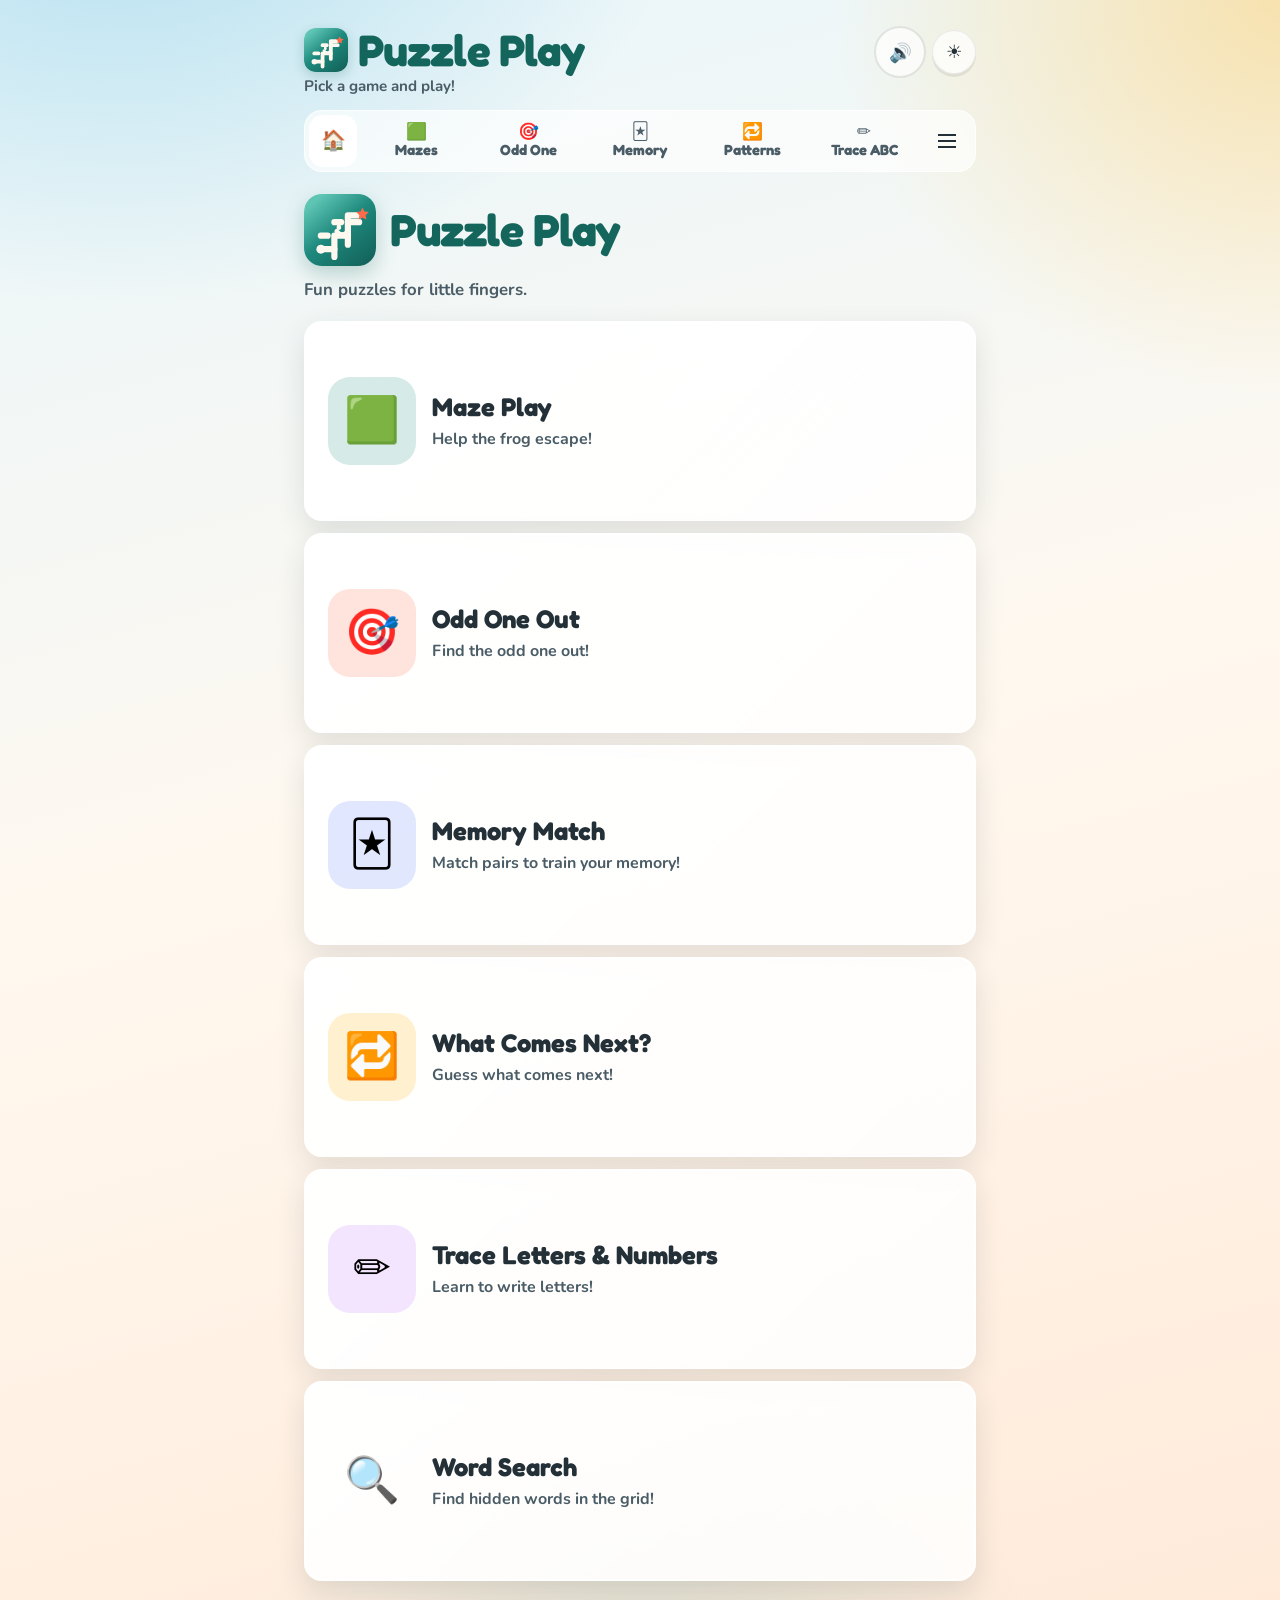
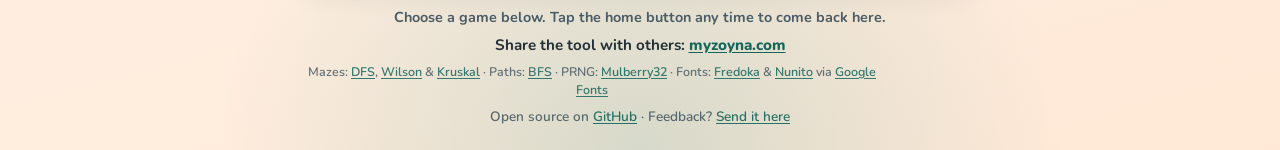
==== commit f1aa5e00: "Put Mazes, Odd One, Memory first; cap nav at five with More. Restore a fixed-height primary row of f" ====
--- a/index.html
+++ b/index.html
@@ -87,6 +87,20 @@
           <span aria-hidden="true">🏠</span>
         </button>
         <div class="game-nav-primary" id="game-nav-primary"></div>
+        <button
+          type="button"
+          class="game-nav-more"
+          id="game-nav-more"
+          hidden
+          aria-label="More games"
+          aria-haspopup="true"
+          aria-expanded="false"
+          aria-controls="game-nav-menu"
+          title="More games"
+        >
+          <span class="game-nav-more-icon" aria-hidden="true"></span>
+        </button>
+        <div class="game-nav-menu" id="game-nav-menu" hidden role="menu"></div>
       </nav>
 
       <!-- Landing -->
@@ -339,7 +353,9 @@
           </section>
 
           <section class="primary-actions" aria-label="Trace actions">
-            <button type="button" id="trace-btn-new" class="btn btn-primary">Random</button>
+            <button type="button" id="trace-btn-prev" class="btn btn-secondary">← Previous</button>
+            <button type="button" id="trace-btn-next" class="btn btn-primary">Next →</button>
+            <button type="button" id="trace-btn-new" class="btn btn-secondary">Random</button>
             <button type="button" id="trace-btn-reset" class="btn btn-secondary">Start Over</button>
             <button type="button" id="trace-btn-daily" class="btn btn-secondary">Daily Glyph</button>
           </section>
@@ -367,10 +383,6 @@
                 <button type="button" class="diff-btn" data-diff="medium" aria-pressed="false">Medium</button>
                 <button type="button" class="diff-btn" data-diff="hard" aria-pressed="false">Hard</button>
               </div>
-            </div>
-            <div class="trace-stepper" role="group" aria-label="Previous or next letter">
-              <button type="button" id="trace-btn-prev" class="btn btn-secondary">← Previous</button>
-              <button type="button" id="trace-btn-next" class="btn btn-primary">Next →</button>
             </div>
           </section>
 
@@ -540,6 +552,17 @@
               <span id="search-timer-display" class="timer-display" hidden>0:00</span>
             </div>
           </section>
+
+          <details class="parent-tips">
+            <summary>For parents: how to help</summary>
+            <div class="parent-tips-body">
+              <p>Easy mode uses short 3–4 letter words in a small grid — great for early readers.</p>
+              <p>Picture clues next to each word help kids connect letters to meaning.</p>
+              <p>Drag across letters to select — show them once, they’ll get it.</p>
+              <p>Print worksheets for quiet time, road trips, or waiting rooms.</p>
+              <p>Skip Counting on Connect the Dots pairs well with Word Search for a short learning session.</p>
+            </div>
+          </details>
         </main>
       </div>
 
@@ -548,11 +571,12 @@
       <div id="game-pattern" class="game-panel" hidden>
         <main class="main">
           <section class="pattern-panel" aria-label="Pattern puzzle">
-            <p id="pattern-status" class="pattern-status">What comes next?</p>
-            <p id="pattern-score" class="pattern-score">Round 1 of 5</p>
+            <p id="pattern-status" class="pattern-status">What comes next in the pattern?</p>
+            <p id="pattern-score" class="pattern-score">0 puzzles done</p>
             <div id="pattern-stage" class="pattern-stage"></div>
+            <p class="pattern-pick-label" id="pattern-pick-label">Pick one below</p>
             <div id="pattern-choices" class="pattern-choices" role="group" aria-label="Answer choices"></div>
-            <div id="pattern-celebrate" class="celebrate-overlay" hidden aria-hidden="true" role="dialog" aria-label="Patterns complete">
+            <div id="pattern-celebrate" class="celebrate-overlay" hidden aria-hidden="true" role="status" aria-label="Pattern milestone">
               <span class="celebrate-emoji" aria-hidden="true">🔁</span>
               <p class="celebrate-title">Pattern pro!</p>
               <p class="celebrate-detail"></p>
@@ -562,20 +586,6 @@
               </div>
             </div>
           </section>
-          <section class="primary-actions" aria-label="Pattern actions">
-            <button type="button" id="pattern-btn-new" class="btn btn-primary">New Game</button>
-            <button type="button" id="pattern-btn-reset" class="btn btn-secondary">Restart</button>
-          </section>
-          <section class="quick-controls" aria-label="Pattern options">
-            <div class="control-block">
-              <p class="control-label">Difficulty</p>
-              <div id="pattern-difficulty" class="diff-buttons" role="group" aria-label="Difficulty">
-                <button type="button" class="diff-btn is-active" data-diff="easy" aria-pressed="true">Easy</button>
-                <button type="button" class="diff-btn" data-diff="medium" aria-pressed="false">Medium</button>
-                <button type="button" class="diff-btn" data-diff="hard" aria-pressed="false">Hard</button>
-              </div>
-            </div>
-          </section>
         </main>
       </div>
 
@@ -584,29 +594,15 @@
         <main class="main">
           <section class="odd-panel" aria-label="Odd one out puzzle">
             <p id="odd-status" class="odd-status">Tap the one that does not belong</p>
-            <p id="odd-score" class="odd-score">Puzzle 1 of 5</p>
+            <p id="odd-score" class="odd-score">0 puzzles done</p>
             <div id="odd-stage" class="odd-stage" role="group" aria-label="Odd one out choices"></div>
-            <div id="odd-celebrate" class="celebrate-overlay" hidden aria-hidden="true" role="dialog" aria-label="Odd one out complete">
+            <div id="odd-celebrate" class="celebrate-overlay" hidden aria-hidden="true" role="status" aria-label="Odd one out milestone">
               <span class="celebrate-emoji" aria-hidden="true">🎯</span>
               <p class="celebrate-title">Sharp eyes!</p>
               <p class="celebrate-detail"></p>
               <div class="celebrate-actions">
                 <button type="button" class="btn btn-secondary" data-celebrate-again>Play Again</button>
                 <button type="button" class="btn btn-primary" data-celebrate-new>New Game</button>
-              </div>
-            </div>
-          </section>
-          <section class="primary-actions" aria-label="Odd one out actions">
-            <button type="button" id="odd-btn-new" class="btn btn-primary">New Game</button>
-            <button type="button" id="odd-btn-reset" class="btn btn-secondary">Restart</button>
-          </section>
-          <section class="quick-controls" aria-label="Odd one out options">
-            <div class="control-block">
-              <p class="control-label">Difficulty</p>
-              <div id="odd-difficulty" class="diff-buttons" role="group" aria-label="Difficulty">
-                <button type="button" class="diff-btn is-active" data-diff="easy" aria-pressed="true">Easy</button>
-                <button type="button" class="diff-btn" data-diff="medium" aria-pressed="false">Medium</button>
-                <button type="button" class="diff-btn" data-diff="hard" aria-pressed="false">Hard</button>
               </div>
             </div>
           </section>
--- a/css/styles.css
+++ b/css/styles.css
@@ -259,7 +259,7 @@
   flex: 1;
 }
 
-/* —— Game hub nav (home + game buttons) —— */
+/* —— Game hub nav (home + up to 5 games + More overflow) —— */
 .game-nav {
   position: relative;
   display: flex;
@@ -294,15 +294,9 @@
 .game-nav-primary {
   flex: 1 1 auto;
   display: grid;
-  grid-template-columns: repeat(5, minmax(0, 1fr));
+  grid-template-columns: repeat(var(--game-slots, 5), minmax(0, 1fr));
   gap: 6px;
   min-width: 0;
-}
-
-@media (max-width: 520px) {
-  .game-nav-primary {
-    grid-template-columns: repeat(3, minmax(0, 1fr));
-  }
 }
 
 .game-nav-btn {
@@ -343,6 +337,90 @@
 }
 
 [data-theme="dark"] .game-nav-btn.is-active {
+  color: #7fd9cc;
+}
+
+.game-nav-more {
+  flex: 0 0 auto;
+  width: var(--touch);
+  min-height: var(--touch);
+  padding: 0;
+  border: none;
+  border-radius: calc(var(--radius) - 4px);
+  background: transparent;
+  color: var(--ink);
+  cursor: pointer;
+  display: grid;
+  place-items: center;
+  touch-action: manipulation;
+}
+
+.game-nav-more:hover,
+.game-nav-more.is-open,
+.game-nav-more.is-active {
+  background: var(--floor);
+}
+
+.game-nav-more-icon {
+  display: block;
+  width: 18px;
+  height: 14px;
+  background:
+    linear-gradient(var(--ink), var(--ink)) 0 0 / 100% 2px no-repeat,
+    linear-gradient(var(--ink), var(--ink)) 0 6px / 100% 2px no-repeat,
+    linear-gradient(var(--ink), var(--ink)) 0 12px / 100% 2px no-repeat;
+}
+
+.game-nav-menu {
+  position: absolute;
+  top: calc(100% + 6px);
+  right: 0;
+  z-index: 20;
+  min-width: 200px;
+  padding: 6px;
+  border-radius: var(--radius-sm);
+  background: var(--modal-bg);
+  border: 1px solid var(--panel-border);
+  box-shadow: var(--shadow);
+  display: flex;
+  flex-direction: column;
+  gap: 4px;
+}
+
+.game-nav-menu[hidden] {
+  display: none !important;
+}
+
+.game-nav-menu-item {
+  min-height: 44px;
+  padding: 10px 12px;
+  border: none;
+  border-radius: 8px;
+  background: transparent;
+  color: var(--ink);
+  font-family: var(--font-display);
+  font-size: 0.95rem;
+  font-weight: 700;
+  text-align: left;
+  cursor: pointer;
+  display: flex;
+  align-items: center;
+  gap: 10px;
+  touch-action: manipulation;
+}
+
+.game-nav-menu-item .game-nav-emoji {
+  font-size: 1.15rem;
+}
+
+.game-nav-menu-item:hover,
+.game-nav-menu-item.is-active {
+  background: rgba(31, 138, 126, 0.12);
+  color: var(--teal-deep);
+}
+
+[data-theme="dark"] .game-nav-menu-item:hover,
+[data-theme="dark"] .game-nav-menu-item.is-active {
   color: #7fd9cc;
 }
 
@@ -637,6 +715,10 @@
   margin-top: 10px;
 }
 
+.celebrate-actions[hidden] {
+  display: none !important;
+}
+
 @keyframes celebrate-pop {
   from { opacity: 0; transform: scale(0.92); }
   to { opacity: 1; transform: scale(1); }
--- a/css/trace.css
+++ b/css/trace.css
@@ -246,6 +246,55 @@
   overscroll-behavior: none;
 }
 
+.trace-stage.is-word-mode {
+  display: block;
+  width: min(100%, 720px);
+  margin-inline: auto;
+}
+
+.trace-word-stage {
+  display: flex;
+  flex-wrap: nowrap;
+  justify-content: center;
+  align-items: stretch;
+  gap: clamp(6px, 2vw, 14px);
+  width: 100%;
+  padding: 4px 2px 8px;
+}
+
+.trace-word-cell {
+  flex: 1 1 0;
+  min-width: 0;
+  max-width: 220px;
+  border-radius: 16px;
+  padding: 4px;
+  background: rgba(31, 138, 126, 0.06);
+  border: 2px solid transparent;
+  opacity: 0.55;
+  transition: opacity 0.2s, border-color 0.2s, background 0.2s;
+}
+
+.trace-word-cell.is-current {
+  opacity: 1;
+  border-color: var(--teal);
+  background: rgba(31, 138, 126, 0.12);
+  box-shadow: 0 4px 14px rgba(20, 102, 93, 0.12);
+}
+
+.trace-word-cell.is-done:not(.is-current) {
+  opacity: 0.7;
+  border-color: rgba(47, 158, 68, 0.35);
+  background: rgba(47, 158, 68, 0.08);
+}
+
+.trace-word-cell .trace-svg,
+.trace-word-cell .trace-print-svg {
+  width: 100%;
+  height: auto;
+  display: block;
+  aspect-ratio: 1;
+}
+
 .trace-guide {
   fill: none;
   stroke: var(--ink);
@@ -271,13 +320,23 @@
   fill: var(--coral-deep);
 }
 
+.trace-stroke-num.current {
+  fill: #1fa855;
+}
+
 .trace-arrow {
   fill: var(--coral);
   opacity: 0.85;
 }
 
+.trace-arrow.current {
+  fill: #2ecc71;
+  opacity: 1;
+  filter: drop-shadow(0 0 1px rgba(46, 204, 113, 0.75));
+}
+
 .trace-start {
-  fill: var(--path);
+  fill: #2ecc71;
   stroke: var(--floor);
   stroke-width: 0.5;
 }
--- a/css/pattern.css
+++ b/css/pattern.css
@@ -25,7 +25,7 @@
 .pattern-stage {
   display: flex;
   flex-wrap: wrap;
-  gap: clamp(10px, 2.5vw, 14px);
+  gap: clamp(8px, 2vw, 12px);
   justify-content: center;
   align-items: center;
   width: min(100%, 560px);
@@ -77,13 +77,26 @@
   font-weight: 400;
 }
 
+.pattern-pick-label {
+  margin: 10px 0 0;
+  width: min(100%, 560px);
+  padding-top: 14px;
+  border-top: 2px dashed rgba(31, 138, 126, 0.28);
+  font-family: var(--font-display);
+  font-size: clamp(0.95rem, 3.5vw, 1.1rem);
+  font-weight: 800;
+  color: var(--teal-deep);
+  text-align: center;
+  letter-spacing: 0.02em;
+}
+
 .pattern-choices {
   display: flex;
   flex-wrap: wrap;
   gap: 12px;
   justify-content: center;
   width: min(100%, 560px);
-  margin-top: 4px;
+  margin-top: 2px;
 }
 
 .pattern-choice {
@@ -146,11 +159,40 @@
   box-shadow:
     0 0 0 3px rgba(255, 107, 74, 0.28),
     0 4px 12px rgba(36, 48, 55, 0.1);
+  opacity: 0.72;
+  filter: saturate(0.7);
+}
+
+.pattern-choice.is-shake {
+  animation: pattern-shake 0.32s ease;
+}
+
+.pattern-choice.is-dim {
+  opacity: 0.55;
+  filter: saturate(0.75);
 }
 
 .pattern-choice:disabled {
   cursor: default;
   opacity: 0.95;
+}
+
+.pattern-choice:disabled:not(.is-correct):not(.is-wrong) {
+  opacity: 0.75;
+  filter: saturate(0.85);
+}
+
+@keyframes pattern-shake {
+  0%,
+  100% {
+    transform: translateX(0);
+  }
+  25% {
+    transform: translateX(-6px);
+  }
+  75% {
+    transform: translateX(6px);
+  }
 }
 
 .pattern-stage.is-dealing .pattern-item,
@@ -190,7 +232,8 @@
 
 @media (prefers-reduced-motion: reduce) {
   .pattern-stage.is-dealing .pattern-item,
-  .pattern-choices.is-dealing .pattern-choice {
+  .pattern-choices.is-dealing .pattern-choice,
+  .pattern-choice.is-shake {
     animation: none;
   }
 }
@@ -203,6 +246,11 @@
 
 [data-theme="dark"] .pattern-item--blank {
   background: rgba(62, 207, 190, 0.12);
+}
+
+[data-theme="dark"] .pattern-pick-label {
+  border-top-color: rgba(62, 207, 190, 0.28);
+  color: var(--teal);
 }
 
 @media (pointer: coarse) {
--- a/css/odd.css
+++ b/css/odd.css
@@ -85,6 +85,15 @@
     0 6px 14px rgba(36, 48, 55, 0.1);
 }
 
+.odd-tile.is-pop {
+  animation: odd-pop 0.45s ease;
+}
+
+.odd-tile.is-dim {
+  opacity: 0.45;
+  filter: saturate(0.55);
+}
+
 .odd-tile.is-wrong {
   background: #fff5f3;
   background-image: none;
@@ -114,6 +123,21 @@
   }
 }
 
+@keyframes odd-pop {
+  0% {
+    transform: scale(1);
+  }
+  35% {
+    transform: scale(1.14) rotate(-3deg);
+  }
+  65% {
+    transform: scale(0.96) rotate(2deg);
+  }
+  100% {
+    transform: scale(1) rotate(0);
+  }
+}
+
 .odd-tile:disabled {
   cursor: default;
   opacity: 0.95;
@@ -122,6 +146,10 @@
 .odd-tile:disabled:not(.is-correct):not(.is-wrong) {
   opacity: 0.75;
   filter: saturate(0.85);
+}
+
+.odd-tile.is-dim:disabled {
+  opacity: 0.45;
 }
 
 .odd-stage.is-dealing {
@@ -150,7 +178,8 @@
 
 @media (prefers-reduced-motion: reduce) {
   .odd-stage.is-dealing .odd-tile,
-  .odd-tile.is-shake {
+  .odd-tile.is-shake,
+  .odd-tile.is-pop {
     animation: none;
   }
 }
